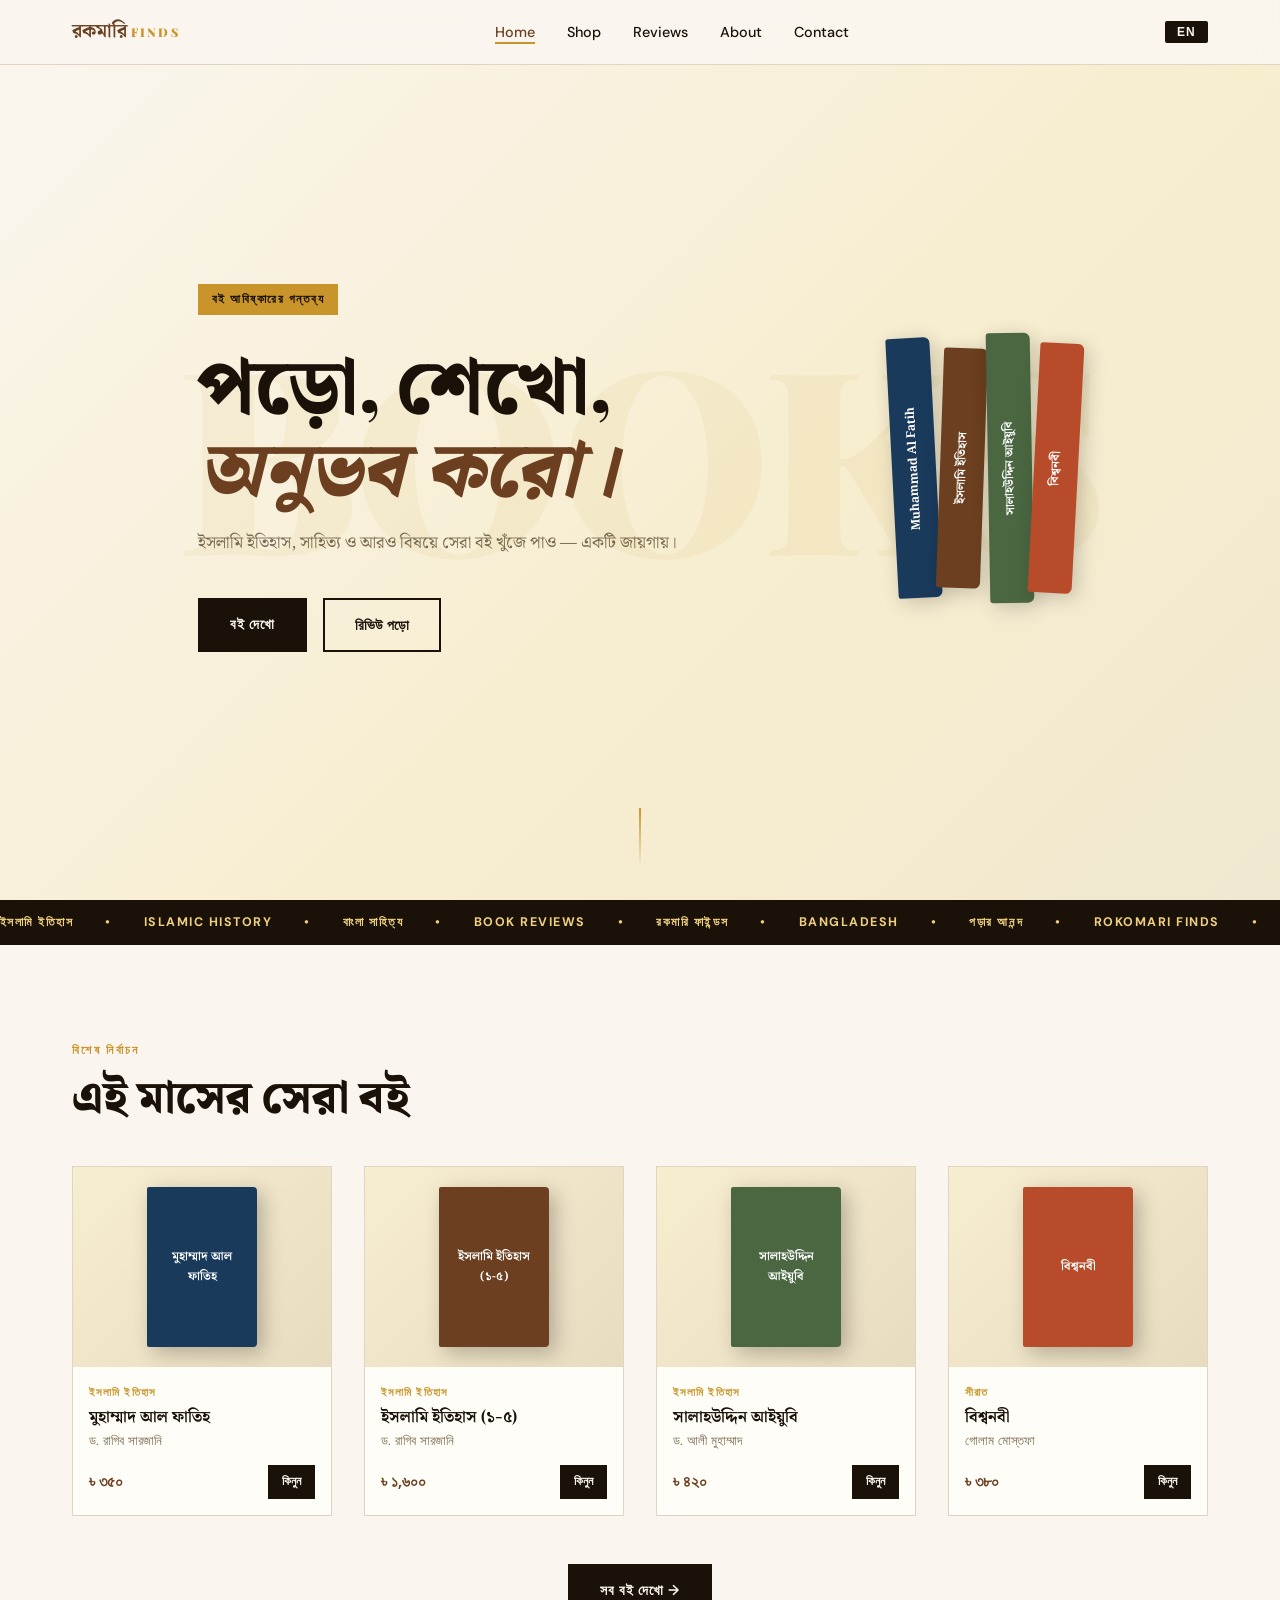
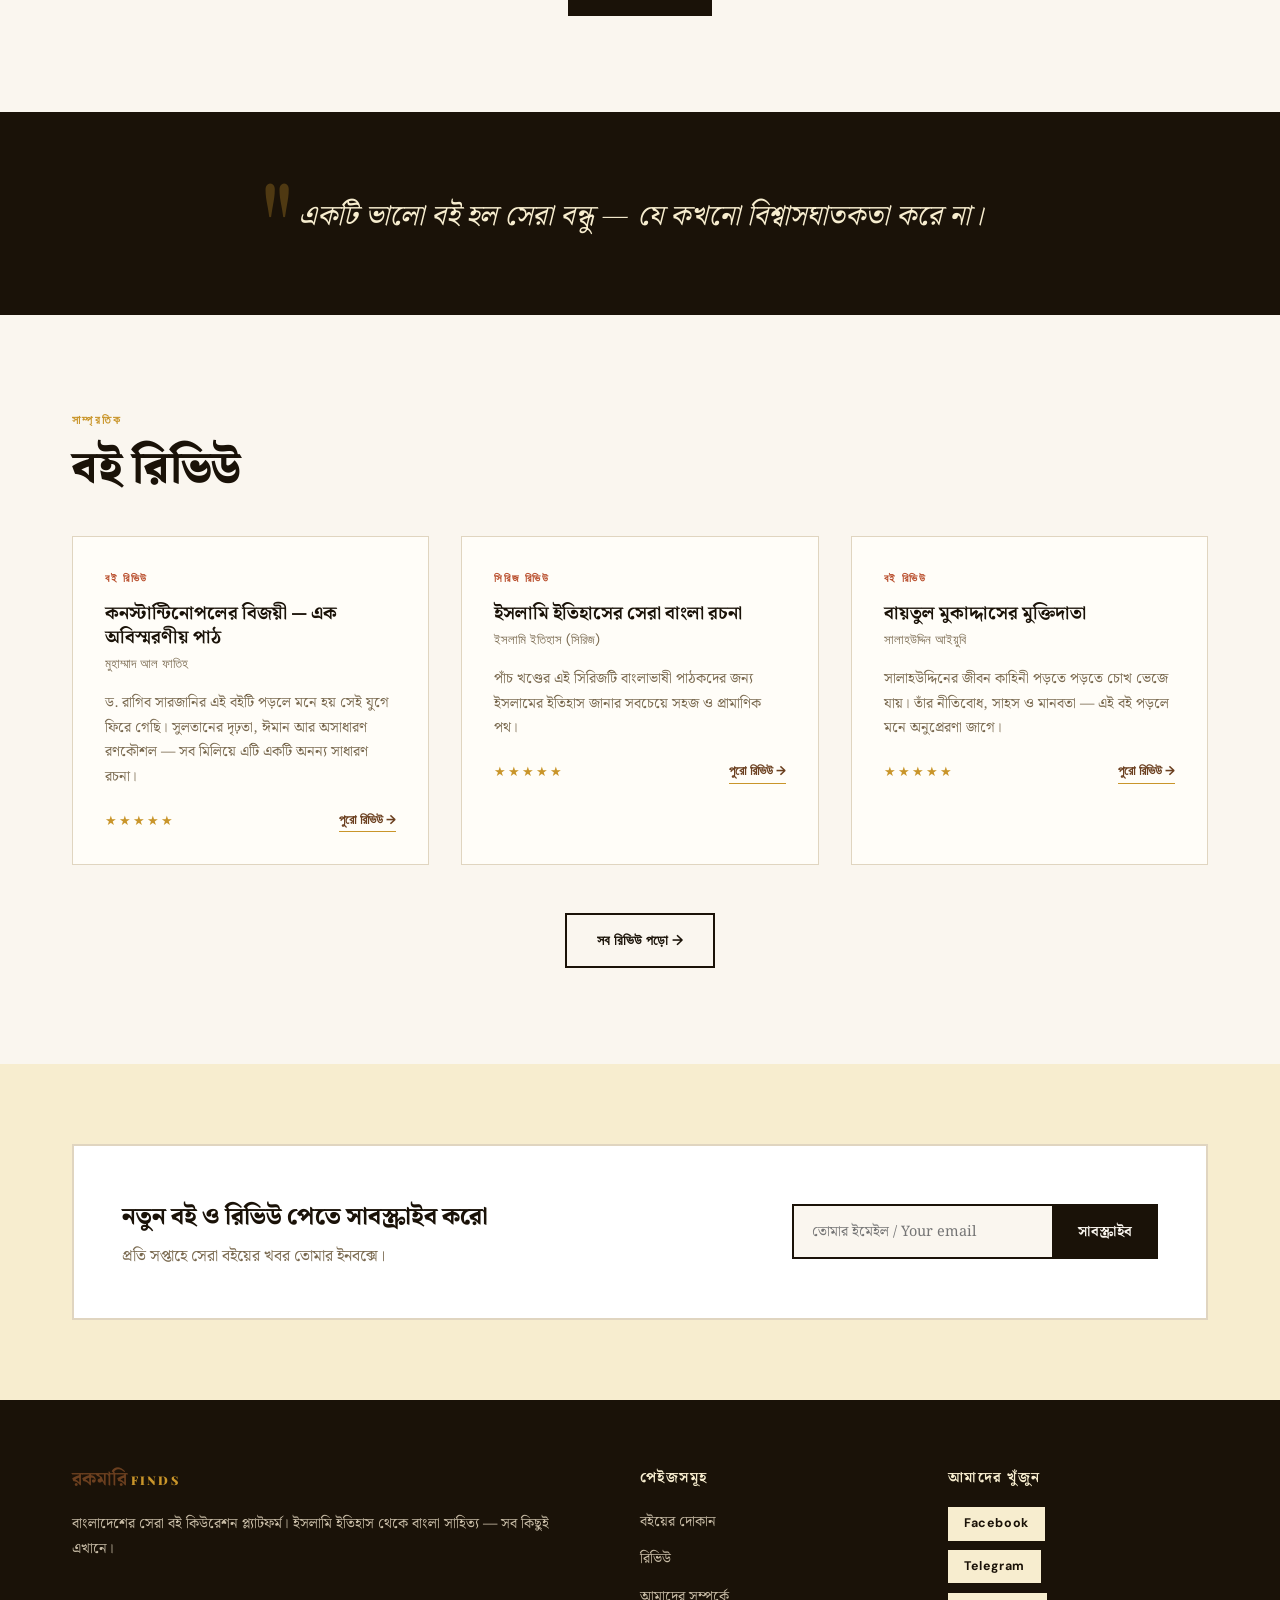
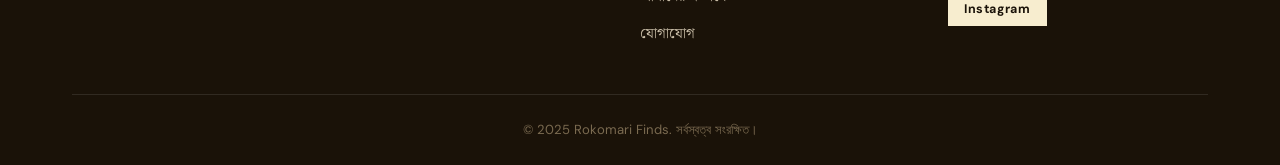
==== index.html @ 434437ee "Bookshop files" ====
<!DOCTYPE html>
<html lang="bn">
<head>
  <meta charset="UTF-8" />
  <meta name="viewport" content="width=device-width, initial-scale=1.0"/>
  <title>Rokomari Finds — বইয়ের জগতে স্বাগতম</title>
  <link rel="preconnect" href="https://fonts.googleapis.com">
  <link href="https://fonts.googleapis.com/css2?family=Playfair+Display:ital,wght@0,400;0,700;0,900;1,400&family=Noto+Serif+Bengali:wght@400;600;700&family=DM+Sans:wght@300;400;500&display=swap" rel="stylesheet">
  <link rel="stylesheet" href="style.css">
</head>
<body>

<!-- NAV -->
<nav class="navbar" id="navbar">
  <div class="nav-inner">
    <a href="index.html" class="logo">
      <span class="logo-bn">রকমারি</span>
      <span class="logo-en">FINDS</span>
    </a>
    <ul class="nav-links" id="navLinks">
      <li><a href="index.html" class="active">Home</a></li>
      <li><a href="shop.html">Shop</a></li>
      <li><a href="blog.html">Reviews</a></li>
      <li><a href="about.html">About</a></li>
      <li><a href="contact.html">Contact</a></li>
    </ul>
    <div class="nav-right">
      <button class="lang-toggle" id="langToggle" onclick="toggleLang()">EN</button>
      <button class="hamburger" id="hamburger" onclick="toggleMenu()">&#9776;</button>
    </div>
  </div>
</nav>

<!-- HERO -->
<section class="hero">
  <div class="hero-bg-text">BOOKS</div>
  <div class="hero-content">
    <p class="hero-tag" data-bn="বই আবিষ্কারের গন্তব্য" data-en="Your Destination for Book Discovery">বই আবিষ্কারের গন্তব্য</p>
    <h1 class="hero-title">
      <span class="line1" data-bn="পড়ো, শেখো," data-en="Read, Learn,">পড়ো, শেখো,</span>
      <span class="line2 italic-serif" data-bn="অনুভব করো।" data-en="Feel Deeply.">অনুভব করো।</span>
    </h1>
    <p class="hero-sub" data-bn="ইসলামি ইতিহাস, সাহিত্য ও আরও বিষয়ে সেরা বই খুঁজে পাও — একটি জায়গায়।" data-en="Discover the finest books on Islamic history, literature and beyond — all in one place.">ইসলামি ইতিহাস, সাহিত্য ও আরও বিষয়ে সেরা বই খুঁজে পাও — একটি জায়গায়।</p>
    <div class="hero-cta">
      <a href="shop.html" class="btn-primary" data-bn="বই দেখো" data-en="Browse Books">বই দেখো</a>
      <a href="blog.html" class="btn-ghost" data-bn="রিভিউ পড়ো" data-en="Read Reviews">রিভিউ পড়ো</a>
    </div>
  </div>
  <div class="hero-visual">
    <div class="book-stack">
      <div class="book b1"><span>Muhammad Al Fatih</span></div>
      <div class="book b2"><span>ইসলামি ইতিহাস</span></div>
      <div class="book b3"><span>সালাহউদ্দিন আইয়ুবি</span></div>
      <div class="book b4"><span>বিশ্বনবী</span></div>
    </div>
  </div>
  <div class="hero-scroll">
    <span></span>
  </div>
</section>

<!-- MARQUEE -->
<div class="marquee-bar">
  <div class="marquee-track">
    <span>ইসলামি ইতিহাস</span><span>•</span>
    <span>Islamic History</span><span>•</span>
    <span>বাংলা সাহিত্য</span><span>•</span>
    <span>Book Reviews</span><span>•</span>
    <span>রকমারি ফাইন্ডস</span><span>•</span>
    <span>Bangladesh</span><span>•</span>
    <span>পড়ার আনন্দ</span><span>•</span>
    <span>Rokomari Finds</span><span>•</span>
    <span>ইসলামি ইতিহাস</span><span>•</span>
    <span>Islamic History</span><span>•</span>
    <span>বাংলা সাহিত্য</span><span>•</span>
    <span>Book Reviews</span><span>•</span>
    <span>রকমারি ফাইন্ডস</span><span>•</span>
    <span>Bangladesh</span><span>•</span>
    <span>পড়ার আনন্দ</span><span>•</span>
    <span>Rokomari Finds</span><span>•</span>
  </div>
</div>

<!-- FEATURED BOOKS -->
<section class="section featured" id="featured">
  <div class="container">
    <div class="section-head">
      <span class="section-label" data-bn="বিশেষ নির্বাচন" data-en="Featured Selection">বিশেষ নির্বাচন</span>
      <h2 data-bn="এই মাসের সেরা বই" data-en="Top Books This Month">এই মাসের সেরা বই</h2>
    </div>
    <div class="books-grid" id="booksGrid">
      <!-- Populated by JS -->
    </div>
    <div class="center-cta">
      <a href="shop.html" class="btn-primary" data-bn="সব বই দেখো →" data-en="See All Books →">সব বই দেখো →</a>
    </div>
  </div>
</section>

<!-- BANNER / QUOTE -->
<section class="quote-band">
  <div class="container">
    <blockquote>
      <span class="quote-mark">"</span>
      <p data-bn="একটি ভালো বই হল সেরা বন্ধু — যে কখনো বিশ্বাসঘাতকতা করে না।" data-en="A good book is the best companion — one that never betrays you.">একটি ভালো বই হল সেরা বন্ধু — যে কখনো বিশ্বাসঘাতকতা করে না।</p>
    </blockquote>
  </div>
</section>

<!-- LATEST REVIEWS -->
<section class="section reviews-section">
  <div class="container">
    <div class="section-head">
      <span class="section-label" data-bn="সাম্প্রতিক" data-en="Recent">সাম্প্রতিক</span>
      <h2 data-bn="বই রিভিউ" data-en="Book Reviews">বই রিভিউ</h2>
    </div>
    <div class="reviews-grid" id="reviewsGrid">
      <!-- Populated by JS -->
    </div>
    <div class="center-cta">
      <a href="blog.html" class="btn-ghost" data-bn="সব রিভিউ পড়ো →" data-en="All Reviews →">সব রিভিউ পড়ো →</a>
    </div>
  </div>
</section>

<!-- NEWSLETTER -->
<section class="newsletter-section">
  <div class="container">
    <div class="newsletter-card">
      <div class="nl-text">
        <h3 data-bn="নতুন বই ও রিভিউ পেতে সাবস্ক্রাইব করো" data-en="Subscribe for New Books & Reviews">নতুন বই ও রিভিউ পেতে সাবস্ক্রাইব করো</h3>
        <p data-bn="প্রতি সপ্তাহে সেরা বইয়ের খবর তোমার ইনবক্সে।" data-en="Get the best book picks in your inbox every week.">প্রতি সপ্তাহে সেরা বইয়ের খবর তোমার ইনবক্সে।</p>
      </div>
      <div class="nl-form">
        <input type="email" placeholder="তোমার ইমেইল / Your email" id="nlEmail">
        <button onclick="subscribeNL()" data-bn="সাবস্ক্রাইব" data-en="Subscribe">সাবস্ক্রাইব</button>
      </div>
    </div>
  </div>
</section>

<!-- FOOTER -->
<footer class="footer">
  <div class="container">
    <div class="footer-top">
      <div class="footer-brand">
        <div class="logo"><span class="logo-bn">রকমারি</span><span class="logo-en">FINDS</span></div>
        <p data-bn="বাংলাদেশের সেরা বই কিউরেশন প্ল্যাটফর্ম। ইসলামি ইতিহাস থেকে বাংলা সাহিত্য — সব কিছুই এখানে।" data-en="Bangladesh's finest book curation platform. From Islamic history to Bengali literature — it's all here.">বাংলাদেশের সেরা বই কিউরেশন প্ল্যাটফর্ম।</p>
      </div>
      <div class="footer-links">
        <h4 data-bn="পেইজসমূহ" data-en="Pages">পেইজসমূহ</h4>
        <ul>
          <li><a href="shop.html" data-bn="বইয়ের দোকান" data-en="Shop">বইয়ের দোকান</a></li>
          <li><a href="blog.html" data-bn="রিভিউ" data-en="Reviews">রিভিউ</a></li>
          <li><a href="about.html" data-bn="আমাদের সম্পর্কে" data-en="About Us">আমাদের সম্পর্কে</a></li>
          <li><a href="contact.html" data-bn="যোগাযোগ" data-en="Contact">যোগাযোগ</a></li>
        </ul>
      </div>
      <div class="footer-social">
        <h4 data-bn="আমাদের খুঁজুন" data-en="Find Us">আমাদের খুঁজুন</h4>
        <div class="social-links">
          <a href="#" class="social-btn">Facebook</a>
          <a href="#" class="social-btn">Telegram</a>
          <a href="#" class="social-btn">Instagram</a>
        </div>
      </div>
    </div>
    <div class="footer-bottom">
      <p>© 2025 Rokomari Finds. <span data-bn="সর্বস্বত্ব সংরক্ষিত।" data-en="All rights reserved.">সর্বস্বত্ব সংরক্ষিত।</span></p>
    </div>
  </div>
</footer>

<script src="data.js"></script>
<script src="main.js"></script>
</body>
</html>
---- style.css ----
/* ===== ROKOMARI FINDS — STYLESHEET ===== */

:root {
  --cream: #faf6ef;
  --warm-white: #fffdf8;
  --ink: #1a1208;
  --brown: #6b3f1f;
  --gold: #c9952a;
  --gold-light: #f0d080;
  --rust: #b84c2a;
  --sage: #4a6741;
  --pale-gold: #f7edcf;
  --border: #e0d5c0;
  --muted: #7a6a50;
  --shadow: rgba(26,18,8,0.10);
  --font-display: 'Playfair Display', 'Noto Serif Bengali', serif;
  --font-bn: 'Noto Serif Bengali', serif;
  --font-body: 'DM Sans', sans-serif;
}

*, *::before, *::after { box-sizing: border-box; margin: 0; padding: 0; }

html { scroll-behavior: smooth; }

body {
  background: var(--cream);
  color: var(--ink);
  font-family: var(--font-body);
  overflow-x: hidden;
  font-size: 16px;
  line-height: 1.7;
}

/* ===== NAVBAR ===== */
.navbar {
  position: fixed; top: 0; left: 0; right: 0; z-index: 100;
  background: rgba(250,246,239,0.92);
  backdrop-filter: blur(12px);
  border-bottom: 1px solid var(--border);
  transition: box-shadow 0.3s;
}
.navbar.scrolled { box-shadow: 0 2px 20px var(--shadow); }
.nav-inner {
  max-width: 1200px; margin: 0 auto;
  display: flex; align-items: center; justify-content: space-between;
  padding: 0 2rem; height: 64px;
}
.logo {
  text-decoration: none;
  display: flex; align-items: baseline; gap: 4px;
}
.logo-bn {
  font-family: var(--font-bn);
  font-size: 1.2rem; font-weight: 700;
  color: var(--brown);
}
.logo-en {
  font-family: var(--font-display);
  font-size: 0.75rem; font-weight: 900;
  letter-spacing: 0.18em;
  color: var(--gold);
  text-transform: uppercase;
}
.nav-links {
  display: flex; list-style: none; gap: 2rem;
}
.nav-links a {
  text-decoration: none; color: var(--ink);
  font-size: 0.9rem; font-weight: 500;
  transition: color 0.2s;
  position: relative;
}
.nav-links a::after {
  content: ''; position: absolute; bottom: -3px; left: 0;
  width: 0; height: 2px; background: var(--gold);
  transition: width 0.3s;
}
.nav-links a:hover::after, .nav-links a.active::after { width: 100%; }
.nav-links a:hover, .nav-links a.active { color: var(--brown); }
.nav-right { display: flex; align-items: center; gap: 1rem; }
.lang-toggle {
  background: var(--ink); color: var(--cream);
  border: none; padding: 4px 12px;
  font-size: 0.75rem; font-weight: 700;
  letter-spacing: 0.1em; cursor: pointer;
  border-radius: 2px; transition: background 0.2s;
}
.lang-toggle:hover { background: var(--gold); color: var(--ink); }
.hamburger {
  display: none; background: none; border: none;
  font-size: 1.4rem; cursor: pointer; color: var(--ink);
}

/* ===== HERO ===== */
.hero {
  min-height: 100vh;
  padding: 100px 2rem 4rem;
  display: flex; align-items: center; justify-content: center;
  position: relative; overflow: hidden;
  background: linear-gradient(135deg, var(--cream) 0%, var(--pale-gold) 60%, #f0e8d0 100%);
}
.hero-bg-text {
  position: absolute; top: 50%; left: 50%; transform: translate(-50%,-50%);
  font-family: var(--font-display);
  font-size: clamp(8rem, 20vw, 22rem);
  font-weight: 900; color: rgba(201,149,42,0.07);
  white-space: nowrap; pointer-events: none; user-select: none;
  letter-spacing: -0.02em;
}
.hero-content {
  max-width: 620px; z-index: 2; flex: 1;
  animation: fadeUp 0.9s ease both;
}
.hero-tag {
  display: inline-block;
  background: var(--gold);
  color: var(--ink); font-size: 0.78rem;
  font-weight: 700; letter-spacing: 0.12em;
  text-transform: uppercase; padding: 5px 14px;
  margin-bottom: 1.5rem;
}
.hero-title {
  font-family: var(--font-display);
  font-size: clamp(2.8rem, 6vw, 5rem);
  font-weight: 900; line-height: 1.08;
  color: var(--ink); margin-bottom: 1.5rem;
  display: flex; flex-direction: column; gap: 0;
}
.hero-title .italic-serif { font-style: italic; color: var(--brown); }
.hero-sub {
  font-family: var(--font-bn);
  font-size: 1.05rem; color: var(--muted);
  margin-bottom: 2.5rem; max-width: 480px;
}
.hero-cta { display: flex; gap: 1rem; flex-wrap: wrap; }

/* ===== BUTTONS ===== */
.btn-primary {
  display: inline-block; text-decoration: none;
  background: var(--ink); color: var(--cream);
  padding: 14px 32px; font-size: 0.9rem; font-weight: 600;
  letter-spacing: 0.05em;
  transition: background 0.2s, transform 0.15s;
}
.btn-primary:hover { background: var(--brown); transform: translateY(-2px); }
.btn-ghost {
  display: inline-block; text-decoration: none;
  background: transparent; color: var(--ink);
  padding: 13px 30px; font-size: 0.9rem; font-weight: 600;
  border: 2px solid var(--ink);
  transition: all 0.2s;
}
.btn-ghost:hover { background: var(--ink); color: var(--cream); }

/* ===== BOOK STACK VISUAL ===== */
.hero-visual {
  flex: 0 0 auto; display: flex; align-items: center; justify-content: center;
  z-index: 2; padding-left: 4rem;
}
.book-stack {
  position: relative; width: 200px; height: 300px;
}
.book {
  position: absolute;
  border-radius: 3px 6px 6px 3px;
  display: flex; align-items: center; justify-content: center;
  box-shadow: 4px 4px 20px rgba(0,0,0,0.2);
  writing-mode: vertical-rl; text-orientation: mixed;
  font-family: var(--font-bn); font-size: 0.75rem;
  font-weight: 700; color: white; padding: 12px 8px;
  cursor: default;
}
.book span { transform: rotate(180deg); }
.b1 { width: 44px; height: 260px; background: #1a3a5c; left: 10px; top: 20px; transform: rotate(-3deg); transition: transform 0.3s; }
.b2 { width: 44px; height: 240px; background: var(--brown); left: 58px; top: 30px; transform: rotate(2deg); transition: transform 0.3s; }
.b3 { width: 44px; height: 270px; background: var(--sage); left: 106px; top: 15px; transform: rotate(-1deg); transition: transform 0.3s; }
.b4 { width: 44px; height: 250px; background: var(--rust); left: 152px; top: 25px; transform: rotate(3deg); transition: transform 0.3s; }
.book:hover { transform: rotate(0deg) translateY(-8px) !important; }

.hero-scroll {
  position: absolute; bottom: 2rem; left: 50%; transform: translateX(-50%);
}
.hero-scroll span {
  display: block; width: 2px; height: 60px;
  background: linear-gradient(to bottom, var(--gold), transparent);
  animation: scrollPulse 1.8s ease-in-out infinite;
}

/* ===== MARQUEE ===== */
.marquee-bar {
  background: var(--ink); color: var(--gold-light);
  padding: 12px 0; overflow: hidden;
}
.marquee-track {
  display: flex; gap: 2rem;
  animation: marquee 30s linear infinite;
  white-space: nowrap;
  font-size: 0.78rem; font-weight: 700;
  letter-spacing: 0.12em; text-transform: uppercase;
}
.marquee-track span { flex-shrink: 0; }

/* ===== SECTIONS ===== */
.section { padding: 6rem 0; }
.container { max-width: 1200px; margin: 0 auto; padding: 0 2rem; }
.section-head {
  margin-bottom: 3rem;
  display: flex; flex-direction: column; gap: 0.5rem;
}
.section-label {
  font-size: 0.72rem; font-weight: 700;
  letter-spacing: 0.2em; text-transform: uppercase;
  color: var(--gold);
}
.section-head h2 {
  font-family: var(--font-display);
  font-size: clamp(1.8rem, 3.5vw, 2.8rem);
  font-weight: 900; color: var(--ink);
  line-height: 1.1;
}

/* ===== BOOKS GRID ===== */
.books-grid {
  display: grid;
  grid-template-columns: repeat(auto-fill, minmax(220px, 1fr));
  gap: 2rem;
  margin-bottom: 3rem;
}
.book-card {
  background: var(--warm-white);
  border: 1px solid var(--border);
  overflow: hidden;
  transition: transform 0.25s, box-shadow 0.25s;
  cursor: pointer;
}
.book-card:hover {
  transform: translateY(-6px);
  box-shadow: 0 16px 40px var(--shadow);
}
.book-cover {
  height: 200px; overflow: hidden;
  background: linear-gradient(135deg, var(--pale-gold), #e8dcc0);
  display: flex; align-items: center; justify-content: center;
  position: relative;
}
.book-cover-inner {
  width: 110px; height: 160px;
  display: flex; align-items: center; justify-content: center;
  box-shadow: 6px 6px 20px rgba(0,0,0,0.25);
  font-family: var(--font-bn);
  font-size: 0.75rem; font-weight: 700;
  color: white; text-align: center; padding: 10px;
  border-radius: 2px 4px 4px 2px;
}
.book-info { padding: 1rem; }
.book-category {
  font-size: 0.68rem; font-weight: 700;
  letter-spacing: 0.1em; text-transform: uppercase;
  color: var(--gold); margin-bottom: 0.3rem;
}
.book-title {
  font-family: var(--font-display);
  font-size: 1rem; font-weight: 700;
  color: var(--ink); margin-bottom: 0.2rem;
  line-height: 1.3;
}
.book-author {
  font-size: 0.82rem; color: var(--muted);
  margin-bottom: 0.8rem;
}
.book-price {
  display: flex; align-items: center; justify-content: space-between;
}
.price { font-weight: 800; color: var(--brown); font-size: 1rem; }
.btn-small {
  background: var(--ink); color: var(--cream);
  border: none; padding: 6px 14px;
  font-size: 0.78rem; font-weight: 600;
  cursor: pointer; transition: background 0.2s;
  text-decoration: none;
}
.btn-small:hover { background: var(--brown); }

/* ===== QUOTE BAND ===== */
.quote-band {
  background: var(--ink); color: var(--cream);
  padding: 5rem 2rem; text-align: center;
}
.quote-band blockquote {
  max-width: 700px; margin: 0 auto; position: relative;
}
.quote-mark {
  font-family: var(--font-display);
  font-size: 8rem; line-height: 0.5;
  color: var(--gold); opacity: 0.3;
  position: absolute; top: 0; left: -2rem;
}
.quote-band p {
  font-family: var(--font-display);
  font-size: clamp(1.2rem, 2.5vw, 1.8rem);
  font-style: italic; font-weight: 400;
  color: var(--pale-gold); line-height: 1.5;
}

/* ===== REVIEWS GRID ===== */
.reviews-grid {
  display: grid;
  grid-template-columns: repeat(auto-fill, minmax(320px, 1fr));
  gap: 2rem; margin-bottom: 3rem;
}
.review-card {
  background: var(--warm-white);
  border: 1px solid var(--border);
  padding: 2rem; position: relative;
  transition: transform 0.25s, box-shadow 0.25s;
}
.review-card:hover {
  transform: translateY(-4px);
  box-shadow: 0 12px 30px var(--shadow);
}
.review-tag {
  font-size: 0.68rem; font-weight: 700;
  letter-spacing: 0.15em; text-transform: uppercase;
  color: var(--rust); margin-bottom: 0.8rem;
  display: block;
}
.review-title {
  font-family: var(--font-display);
  font-size: 1.15rem; font-weight: 700;
  color: var(--ink); margin-bottom: 0.3rem;
  line-height: 1.3;
}
.review-book-name {
  font-size: 0.82rem; color: var(--muted);
  margin-bottom: 1rem;
}
.review-excerpt {
  font-family: var(--font-bn);
  font-size: 0.9rem; color: var(--muted);
  line-height: 1.7; margin-bottom: 1.2rem;
}
.review-footer {
  display: flex; align-items: center; justify-content: space-between;
}
.review-stars { color: var(--gold); letter-spacing: 2px; font-size: 0.8rem; }
.read-more {
  font-size: 0.8rem; font-weight: 700;
  color: var(--brown); text-decoration: none;
  border-bottom: 1px solid var(--gold);
  padding-bottom: 1px; transition: color 0.2s;
}
.read-more:hover { color: var(--rust); }

/* ===== NEWSLETTER ===== */
.newsletter-section { padding: 5rem 0; background: var(--pale-gold); }
.newsletter-card {
  display: flex; align-items: center; justify-content: space-between;
  gap: 3rem; flex-wrap: wrap;
  padding: 3rem; background: white;
  border: 2px solid var(--border);
}
.nl-text h3 {
  font-family: var(--font-display);
  font-size: 1.5rem; font-weight: 800;
  color: var(--ink); margin-bottom: 0.5rem;
}
.nl-text p { font-family: var(--font-bn); color: var(--muted); }
.nl-form { display: flex; gap: 0; flex-wrap: wrap; }
.nl-form input {
  padding: 14px 18px; border: 2px solid var(--ink);
  border-right: none; font-size: 0.9rem;
  background: var(--cream); min-width: 260px;
  outline: none; font-family: var(--font-bn);
}
.nl-form button {
  background: var(--ink); color: var(--cream);
  border: 2px solid var(--ink); padding: 14px 24px;
  font-size: 0.9rem; font-weight: 700;
  cursor: pointer; font-family: var(--font-bn);
  transition: background 0.2s;
}
.nl-form button:hover { background: var(--brown); border-color: var(--brown); }

/* ===== FOOTER ===== */
.footer { background: var(--ink); color: #c8bca6; padding: 4rem 0 0; }
.footer-top {
  display: grid; grid-template-columns: 2fr 1fr 1fr;
  gap: 3rem; padding-bottom: 3rem;
  border-bottom: 1px solid rgba(255,255,255,0.1);
}
.footer-brand .logo { margin-bottom: 1rem; }
.footer-brand p { font-family: var(--font-bn); font-size: 0.9rem; line-height: 1.7; }
.footer-links h4, .footer-social h4 {
  font-family: var(--font-display); color: var(--pale-gold);
  font-size: 0.9rem; font-weight: 700;
  letter-spacing: 0.1em; text-transform: uppercase;
  margin-bottom: 1.2rem;
}
.footer-links ul { list-style: none; display: flex; flex-direction: column; gap: 0.6rem; }
.footer-links a {
  text-decoration: none; color: #c8bca6;
  font-size: 0.9rem; transition: color 0.2s;
  font-family: var(--font-bn);
}
.footer-links a:hover { color: var(--gold-light); }
.social-links { display: flex; flex-direction: column; gap: 0.6rem; }
.social-btn {
  display: inline-block; text-decoration: none;
  color: var(--ink); background: var(--pale-gold);
  padding: 6px 16px; font-size: 0.78rem; font-weight: 700;
  letter-spacing: 0.05em; transition: background 0.2s;
  width: fit-content;
}
.social-btn:hover { background: var(--gold); }
.footer-bottom {
  padding: 1.5rem 0; text-align: center;
  font-size: 0.82rem; color: #7a6a50;
}

/* ===== UTILITY ===== */
.center-cta { text-align: center; }

/* ===== ANIMATIONS ===== */
@keyframes fadeUp {
  from { opacity: 0; transform: translateY(30px); }
  to { opacity: 1; transform: translateY(0); }
}
@keyframes marquee {
  from { transform: translateX(0); }
  to { transform: translateX(-50%); }
}
@keyframes scrollPulse {
  0%, 100% { opacity: 1; transform: scaleY(1); }
  50% { opacity: 0.3; transform: scaleY(0.6); }
}

/* ===== PAGE HERO (inner pages) ===== */
.page-hero {
  padding: 130px 2rem 4rem;
  background: linear-gradient(135deg, var(--ink) 0%, #2a1a08 100%);
  color: var(--cream); text-align: center;
}
.page-hero h1 {
  font-family: var(--font-display);
  font-size: clamp(2.5rem, 5vw, 4rem);
  font-weight: 900; margin-bottom: 1rem;
}
.page-hero p { font-family: var(--font-bn); color: var(--pale-gold); }

/* ===== SHOP PAGE ===== */
.shop-filters {
  display: flex; gap: 1rem; flex-wrap: wrap;
  margin-bottom: 2.5rem; align-items: center;
}
.filter-btn {
  padding: 8px 20px; border: 2px solid var(--border);
  background: transparent; font-size: 0.82rem; font-weight: 600;
  cursor: pointer; transition: all 0.2s;
  font-family: var(--font-bn);
}
.filter-btn.active, .filter-btn:hover {
  background: var(--ink); color: var(--cream); border-color: var(--ink);
}
.search-bar {
  flex: 1; min-width: 200px;
  display: flex; gap: 0;
}
.search-bar input {
  flex: 1; padding: 10px 16px;
  border: 2px solid var(--border); border-right: none;
  font-size: 0.9rem; background: var(--warm-white);
  outline: none; font-family: var(--font-bn);
}
.search-bar button {
  background: var(--ink); color: var(--cream);
  border: 2px solid var(--ink); padding: 10px 18px;
  cursor: pointer; font-size: 0.9rem;
}

/* ===== BLOG PAGE ===== */
.blog-grid {
  display: grid;
  grid-template-columns: repeat(auto-fill, minmax(340px, 1fr));
  gap: 2.5rem;
}
.blog-card {
  background: var(--warm-white); border: 1px solid var(--border);
  overflow: hidden; transition: transform 0.25s, box-shadow 0.25s;
}
.blog-card:hover { transform: translateY(-5px); box-shadow: 0 14px 36px var(--shadow); }
.blog-card-img {
  height: 180px; overflow: hidden;
  background: linear-gradient(135deg, #1a3a5c, var(--brown));
  display: flex; align-items: center; justify-content: center;
}
.blog-card-img span {
  font-family: var(--font-display);
  font-size: 3rem; color: rgba(255,255,255,0.15);
  font-weight: 900;
}
.blog-card-body { padding: 1.5rem; }
.blog-meta { font-size: 0.72rem; color: var(--muted); margin-bottom: 0.6rem; letter-spacing: 0.05em; }
.blog-card-title {
  font-family: var(--font-display); font-size: 1.1rem;
  font-weight: 700; color: var(--ink); margin-bottom: 0.5rem; line-height: 1.3;
}
.blog-card-excerpt { font-family: var(--font-bn); font-size: 0.88rem; color: var(--muted); line-height: 1.7; margin-bottom: 1rem; }

/* ===== ABOUT PAGE ===== */
.about-grid { display: grid; grid-template-columns: 1fr 1fr; gap: 5rem; align-items: center; }
.about-text h2 { font-family: var(--font-display); font-size: 2.2rem; font-weight: 900; color: var(--ink); margin-bottom: 1.5rem; }
.about-text p { font-family: var(--font-bn); color: var(--muted); margin-bottom: 1.2rem; font-size: 1rem; line-height: 1.8; }
.about-visual {
  height: 400px; background: linear-gradient(135deg, var(--pale-gold), #e0d0b0);
  display: flex; align-items: center; justify-content: center;
  font-family: var(--font-display); font-size: 8rem;
  color: rgba(201,149,42,0.3);
}
.stats-row { display: grid; grid-template-columns: repeat(3, 1fr); gap: 2rem; margin-top: 3rem; padding-top: 3rem; border-top: 1px solid var(--border); }
.stat-item { text-align: center; }
.stat-num { font-family: var(--font-display); font-size: 2.5rem; font-weight: 900; color: var(--brown); }
.stat-label { font-family: var(--font-bn); font-size: 0.85rem; color: var(--muted); }

/* ===== CONTACT PAGE ===== */
.contact-grid { display: grid; grid-template-columns: 1fr 1.5fr; gap: 4rem; }
.contact-info h3 { font-family: var(--font-display); font-size: 1.5rem; font-weight: 700; margin-bottom: 1.5rem; }
.contact-item { display: flex; gap: 1rem; margin-bottom: 1.5rem; align-items: flex-start; }
.contact-icon { font-size: 1.3rem; }
.contact-details h4 { font-weight: 700; font-size: 0.9rem; margin-bottom: 0.2rem; }
.contact-details p { font-family: var(--font-bn); font-size: 0.88rem; color: var(--muted); }
.contact-form { display: flex; flex-direction: column; gap: 1rem; }
.form-group { display: flex; flex-direction: column; gap: 0.4rem; }
.form-group label { font-size: 0.82rem; font-weight: 700; color: var(--ink); font-family: var(--font-bn); }
.form-group input, .form-group textarea, .form-group select {
  padding: 12px 16px; border: 2px solid var(--border);
  font-size: 0.9rem; background: var(--warm-white);
  outline: none; font-family: var(--font-bn);
  transition: border-color 0.2s;
}
.form-group input:focus, .form-group textarea:focus { border-color: var(--gold); }
.form-group textarea { resize: vertical; min-height: 120px; }

/* ===== TOAST ===== */
.toast {
  position: fixed; bottom: 2rem; right: 2rem; z-index: 999;
  background: var(--ink); color: var(--pale-gold);
  padding: 14px 24px; font-family: var(--font-bn); font-size: 0.9rem;
  transform: translateY(100px); opacity: 0;
  transition: all 0.4s ease;
}
.toast.show { transform: translateY(0); opacity: 1; }

/* ===== RESPONSIVE ===== */
@media (max-width: 900px) {
  .hero { flex-direction: column; text-align: center; gap: 3rem; }
  .hero-visual { padding-left: 0; }
  .hero-sub { margin: 0 auto 2.5rem; }
  .hero-cta { justify-content: center; }
  .footer-top { grid-template-columns: 1fr 1fr; }
  .about-grid, .contact-grid { grid-template-columns: 1fr; }
  .about-visual { height: 200px; }
}
@media (max-width: 700px) {
  .nav-links { display: none; flex-direction: column; position: absolute; top: 64px; left: 0; right: 0; background: var(--cream); border-bottom: 1px solid var(--border); padding: 1rem 2rem; gap: 1rem; }
  .nav-links.open { display: flex; }
  .hamburger { display: block; }
  .footer-top { grid-template-columns: 1fr; }
  .newsletter-card { flex-direction: column; }
  .nl-form { flex-direction: column; }
  .nl-form input { border-right: 2px solid var(--ink); }
  .stats-row { grid-template-columns: 1fr; gap: 1.5rem; }
}
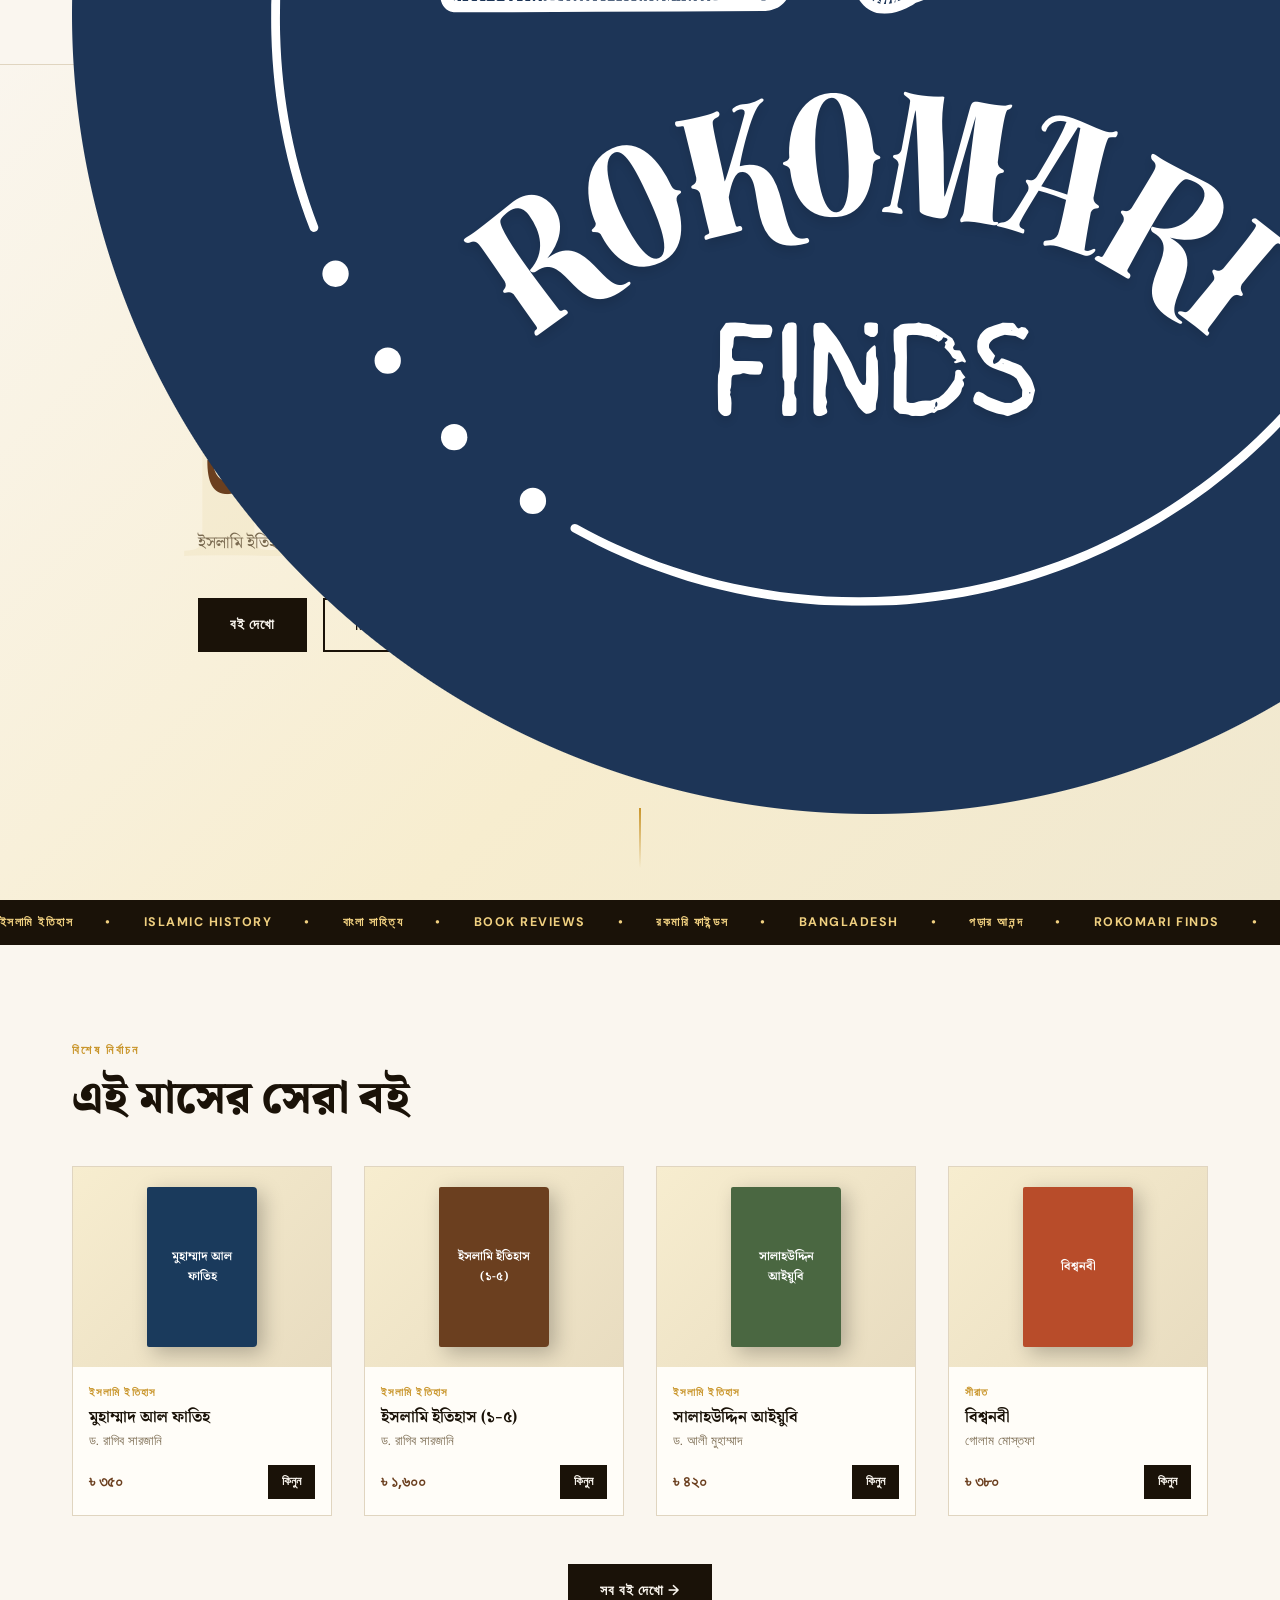
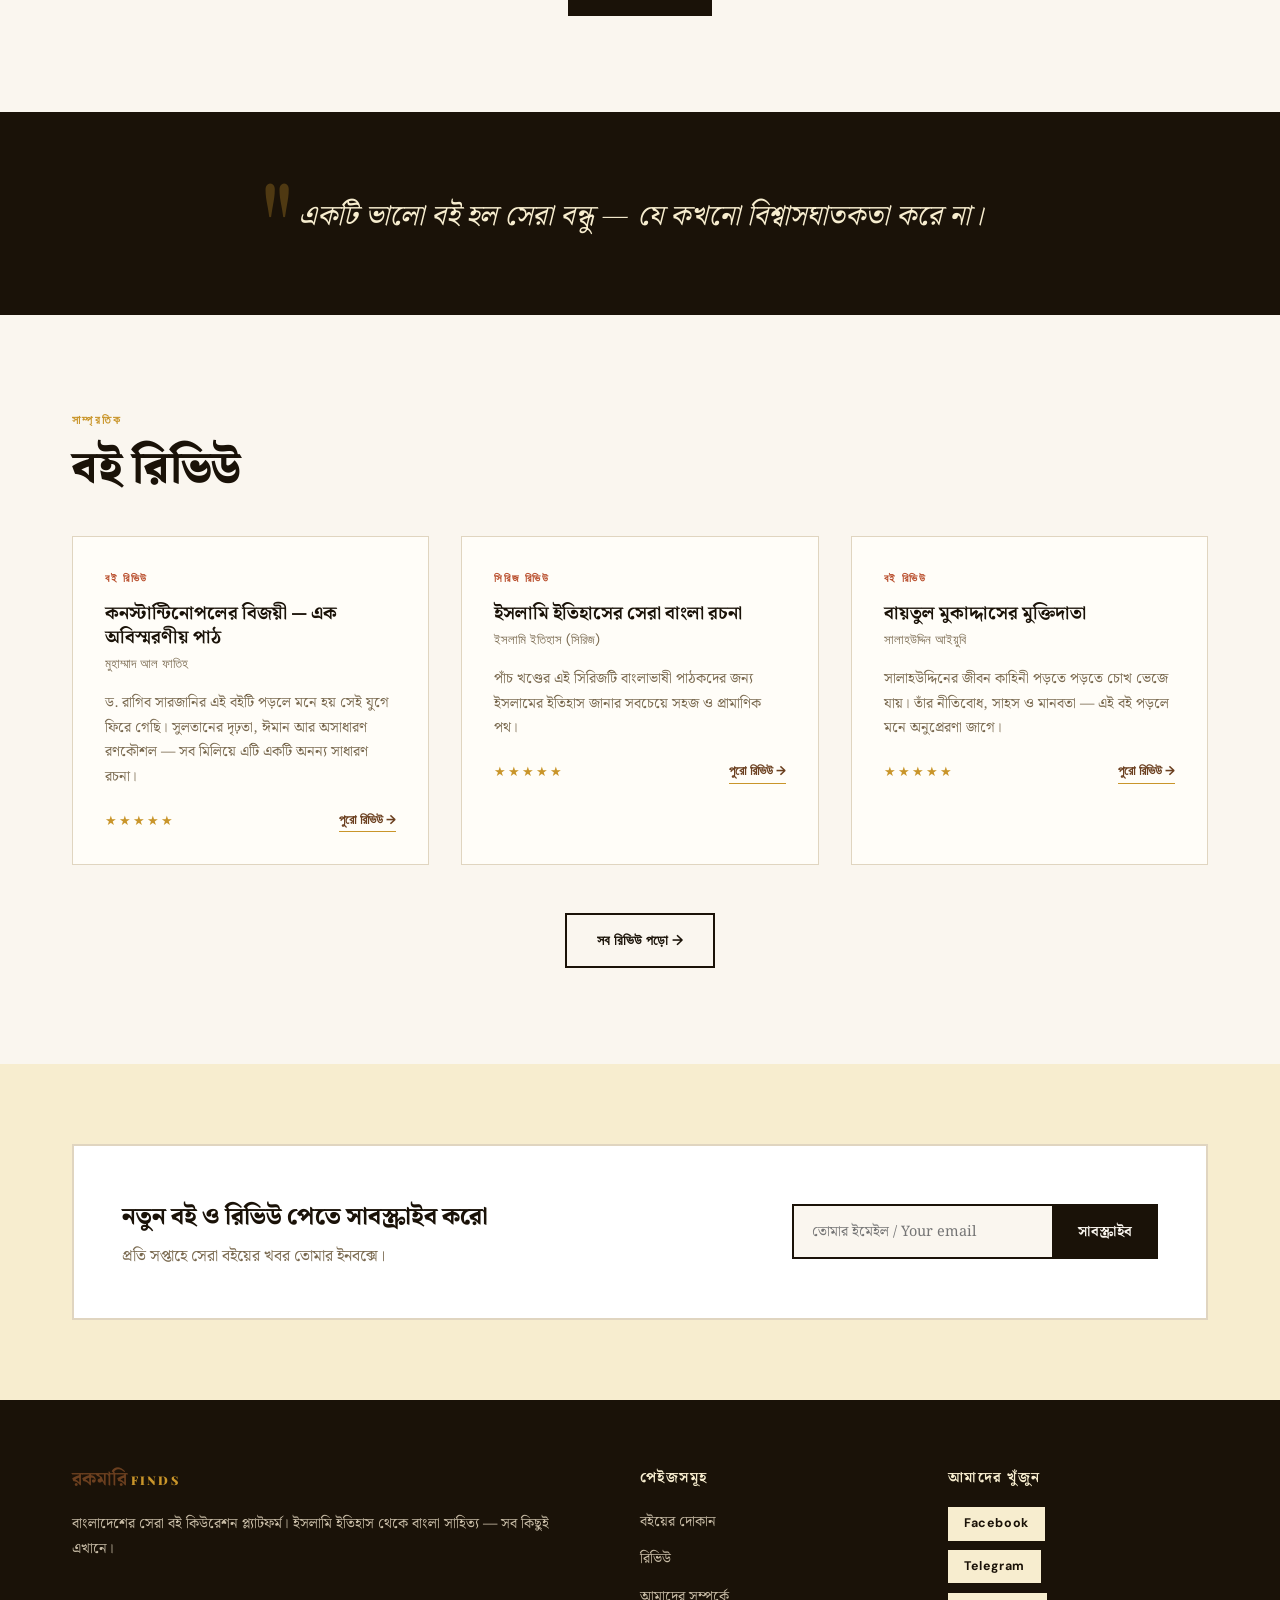
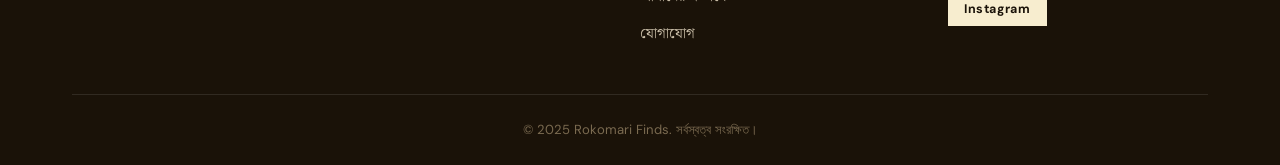
==== commit 9f06ff0d: "Update navbar logo to use an image Replaced logo text with an image and updated class names." ====
--- a/index.html
+++ b/index.html
@@ -13,10 +13,10 @@
 <!-- NAV -->
 <nav class="navbar" id="navbar">
   <div class="nav-inner">
-    <a href="index.html" class="logo">
-      <span class="logo-bn">রকমারি</span>
-      <span class="logo-en">FINDS</span>
-    </a>
+   <a href="index.html" class="logo">
+    <img src="logo.png" alt="Rokomari Finds Logo" class="nav-logo-img">
+    <span class="rokomari-finds">Rokomari Finds</span>
+</a>
     <ul class="nav-links" id="navLinks">
       <li><a href="index.html" class="active">Home</a></li>
       <li><a href="shop.html">Shop</a></li>
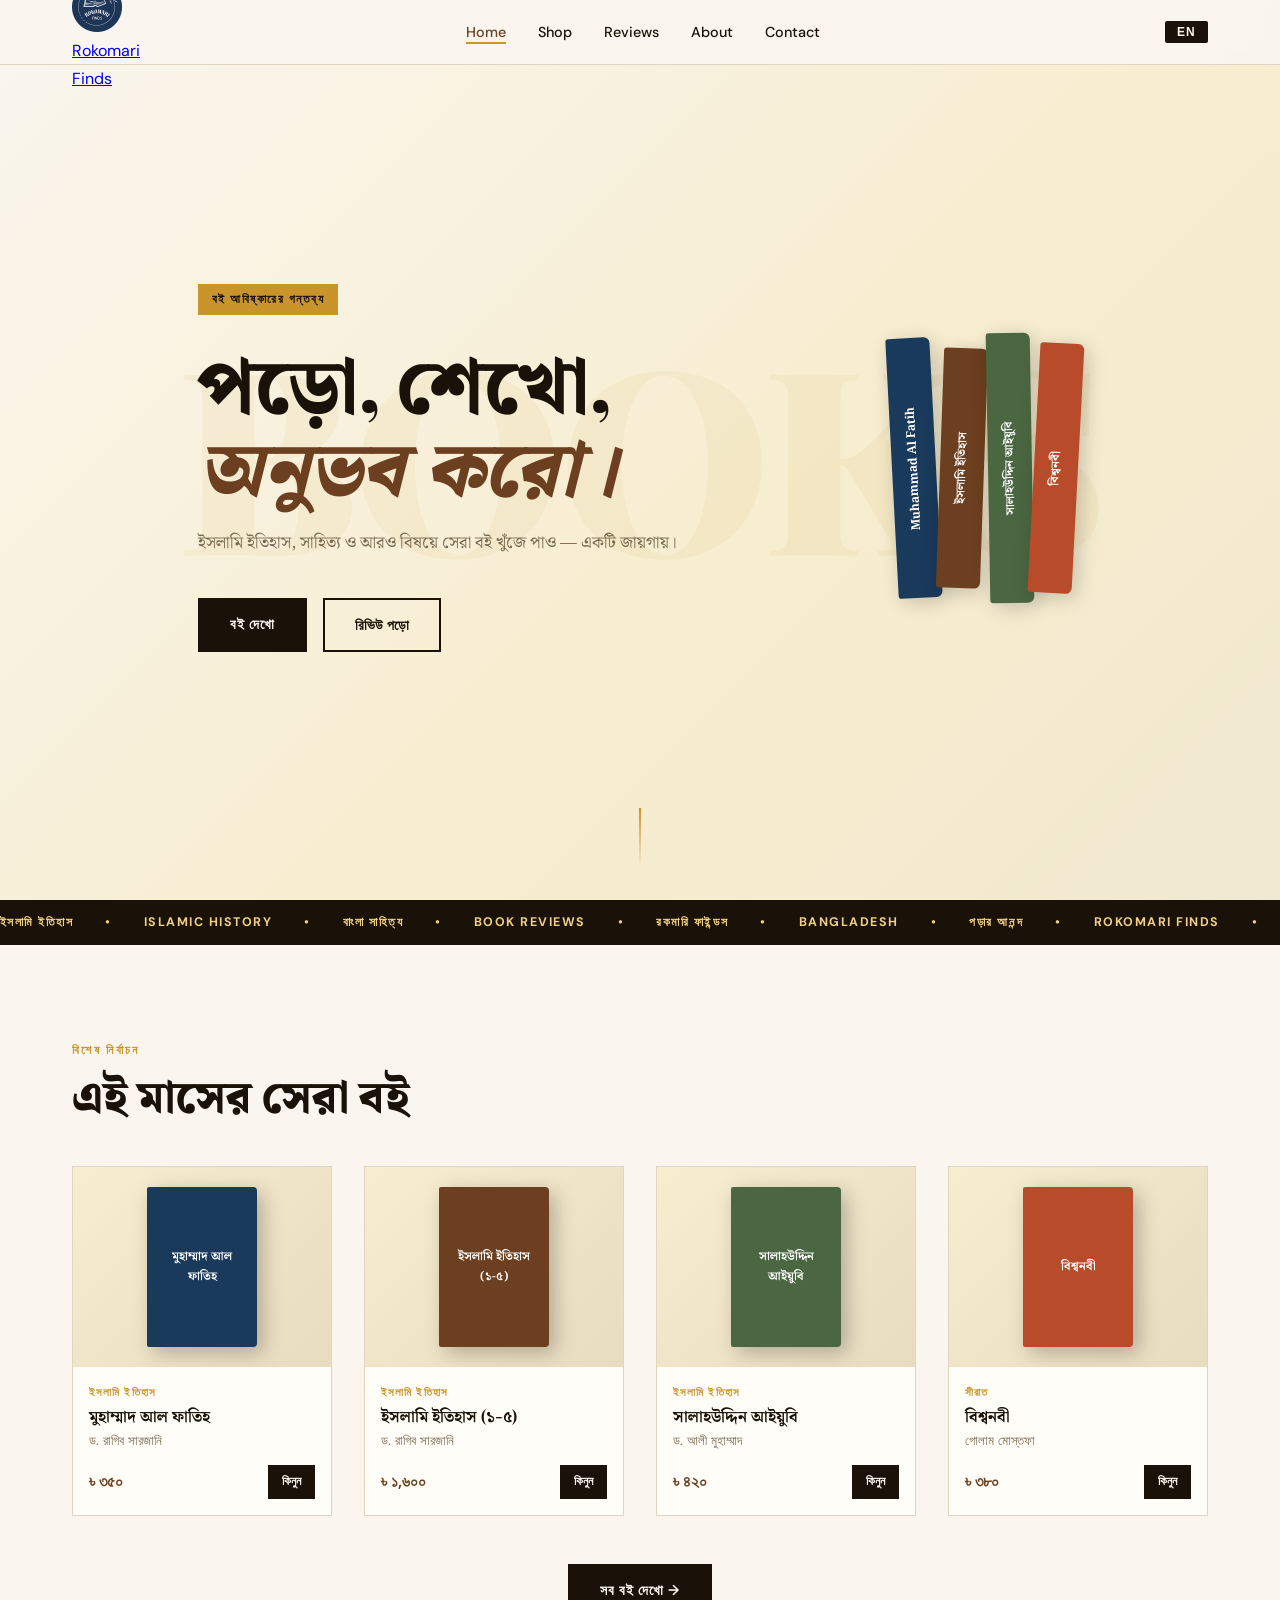
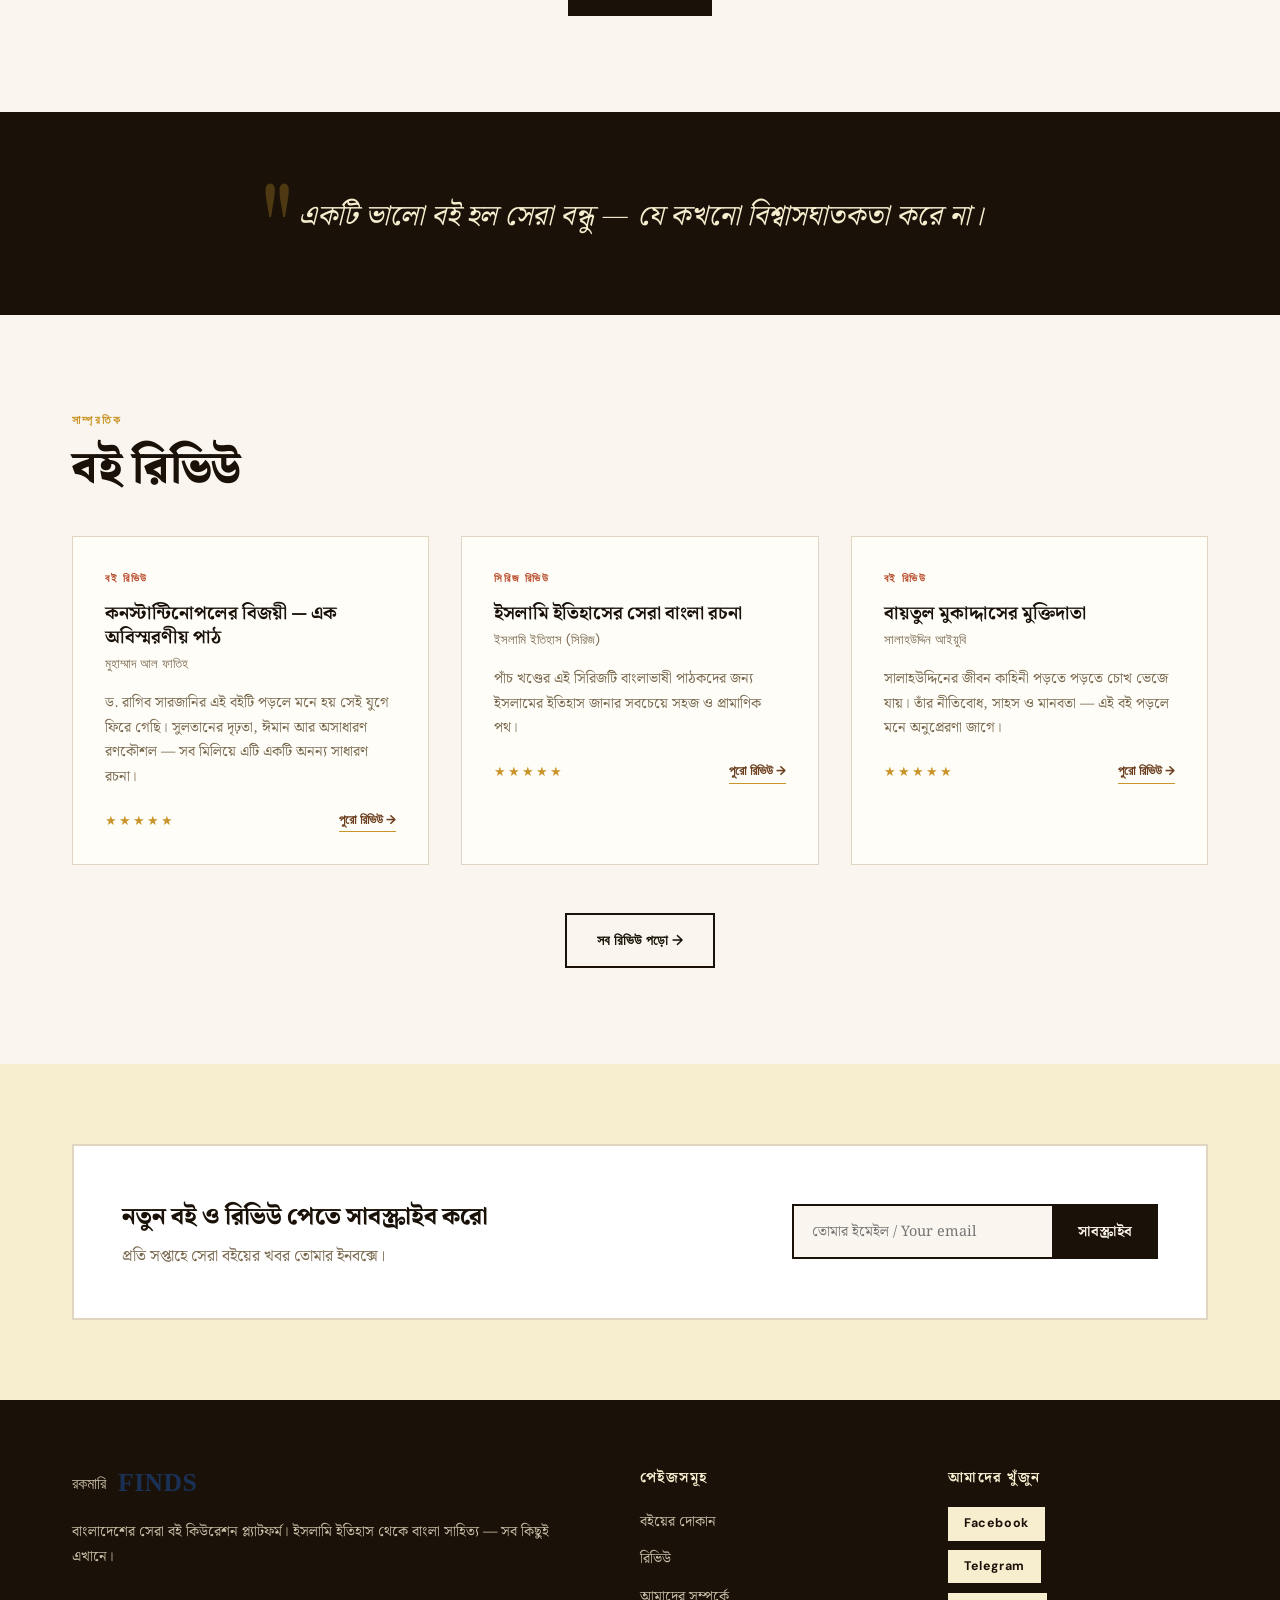
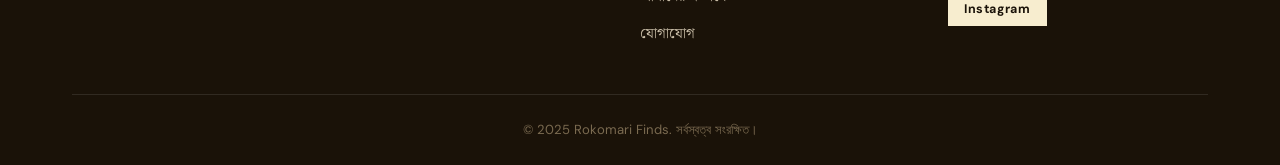
==== commit 1423664b: "Update navigation logo class in index.html" ====
--- a/index.html
+++ b/index.html
@@ -13,9 +13,9 @@
 <!-- NAV -->
 <nav class="navbar" id="navbar">
   <div class="nav-inner">
-   <a href="index.html" class="logo">
+   <a href="index.html" class="nav-logo-img">
     <img src="logo.png" alt="Rokomari Finds Logo" class="nav-logo-img">
-    <span class="rokomari-finds">Rokomari Finds</span>
+    <span class="nav-logo-img">Rokomari Finds</span>
 </a>
     <ul class="nav-links" id="navLinks">
       <li><a href="index.html" class="active">Home</a></li>
--- a/style.css
+++ b/style.css
@@ -47,19 +47,24 @@
 }
 .logo {
   text-decoration: none;
-  display: flex; align-items: baseline; gap: 4px;
-}
-.logo-bn {
-  font-family: var(--font-bn);
-  font-size: 1.2rem; font-weight: 700;
-  color: var(--brown);
+  display: flex;
+  align-items: center; 
+  gap: 12px;           
+}
+.nav-logo-img {
+  width: 50px;         
+  height: auto;
+  padding-top: 5px;    
+  display: block;
 }
 .logo-en {
-  font-family: var(--font-display);
-  font-size: 0.75rem; font-weight: 900;
-  letter-spacing: 0.18em;
-  color: var(--gold);
-  text-transform: uppercase;
+  font-family: 'Cinzel', serif; 
+  font-size: 1.6rem;           
+  font-weight: 700;
+  color: #1a3055;               
+  text-transform: capitalize; 
+  margin-top: -3px;
+  letter-spacing: 0.5px;
 }
 .nav-links {
   display: flex; list-style: none; gap: 2rem;
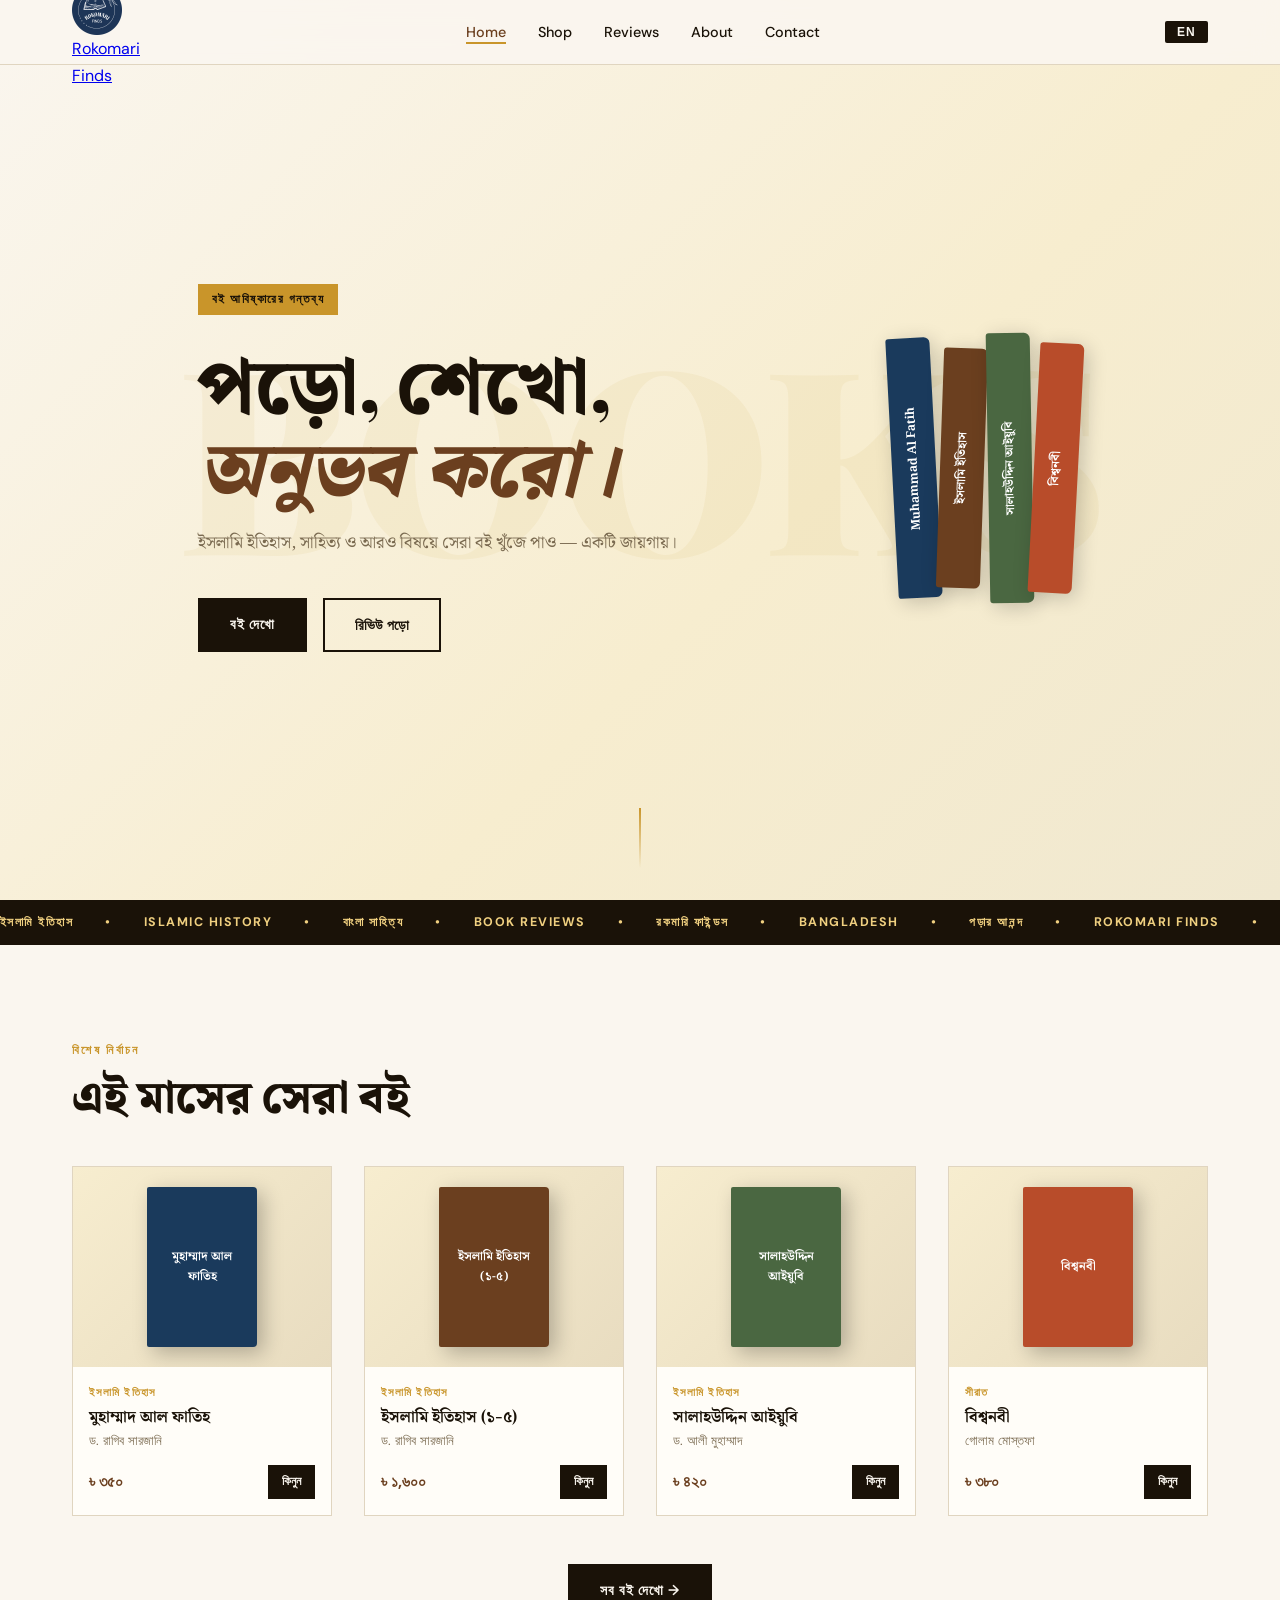
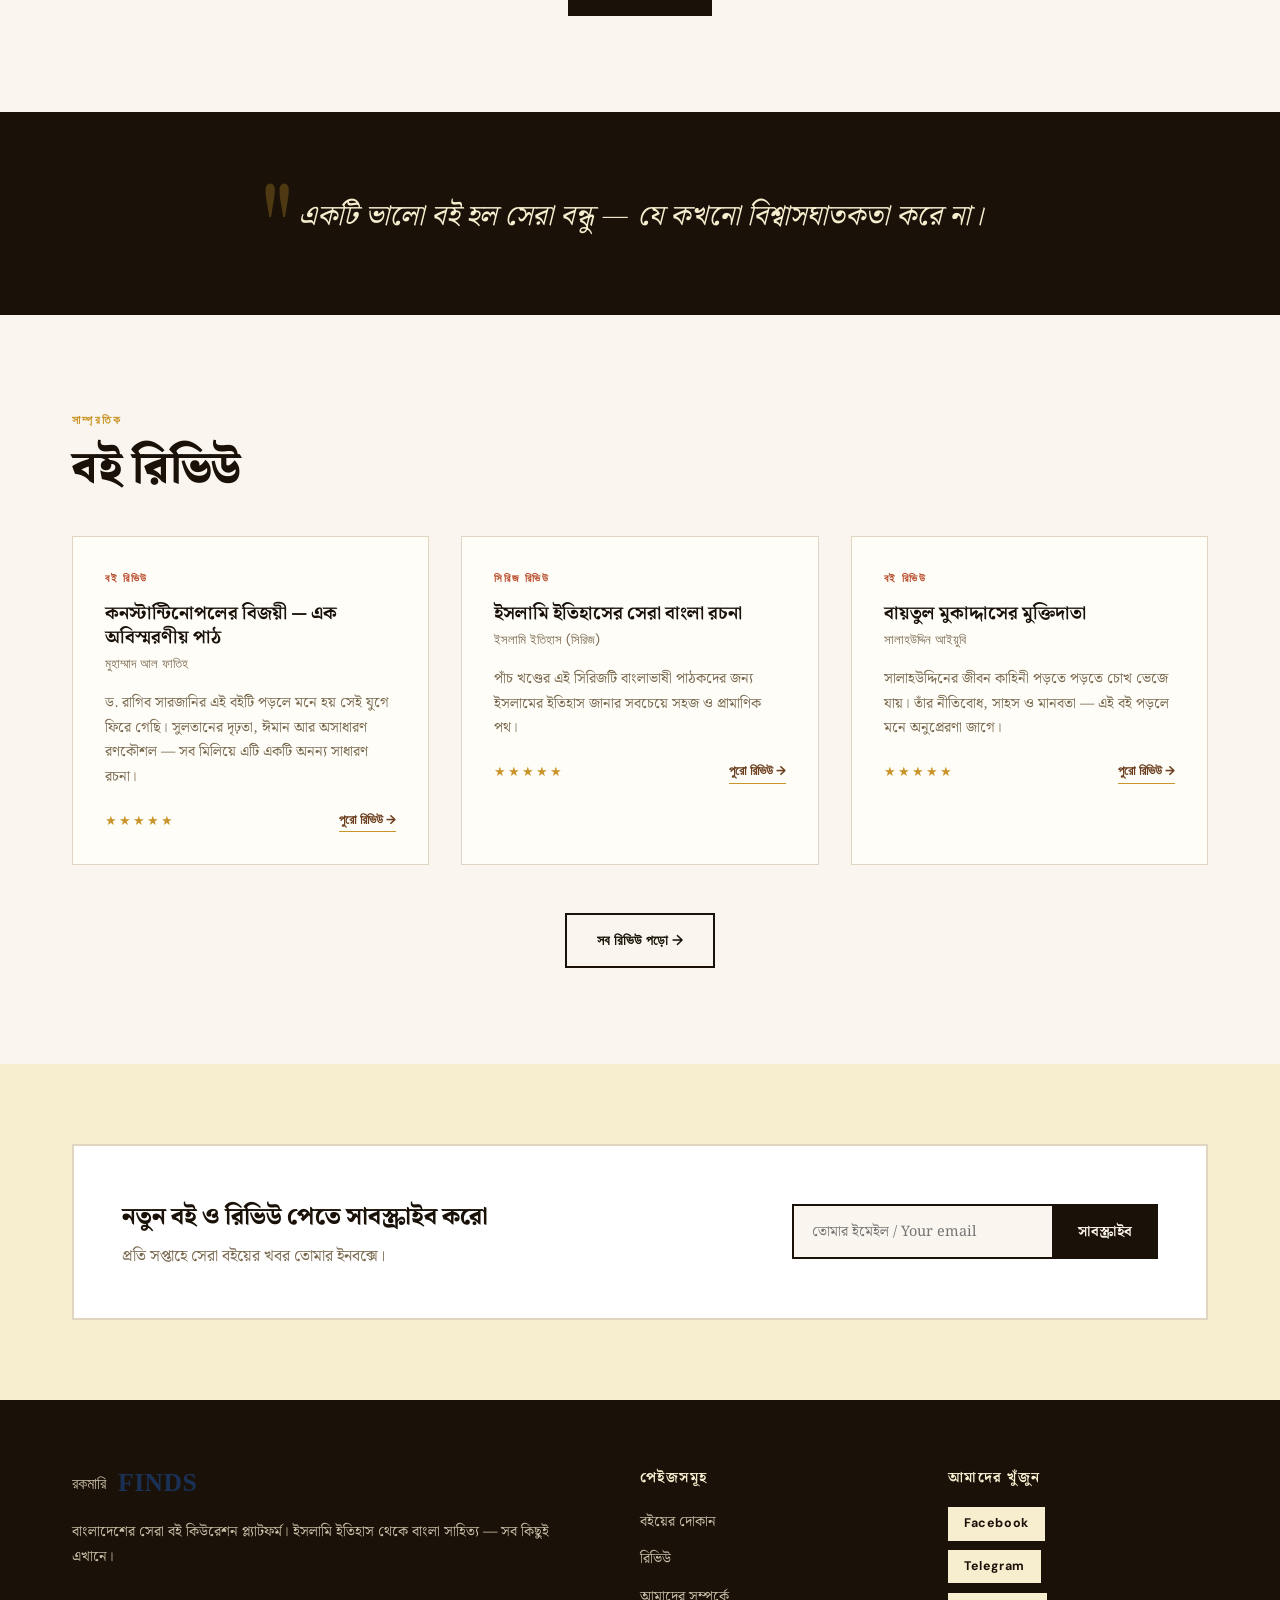
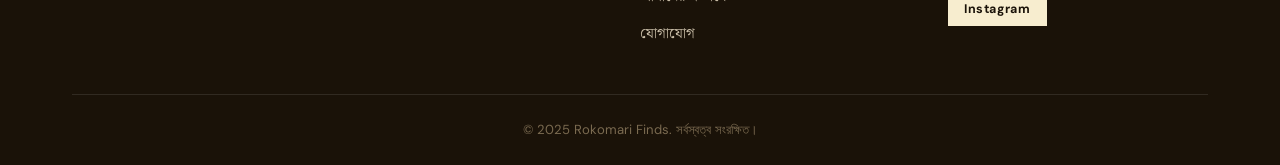
==== commit 774553f3: "Change span class for logo text in navbar" ====
--- a/index.html
+++ b/index.html
@@ -15,7 +15,7 @@
   <div class="nav-inner">
    <a href="index.html" class="nav-logo-img">
     <img src="logo.png" alt="Rokomari Finds Logo" class="nav-logo-img">
-    <span class="nav-logo-img">Rokomari Finds</span>
+    <span class="rokomari-finds">Rokomari Finds</span>
 </a>
     <ul class="nav-links" id="navLinks">
       <li><a href="index.html" class="active">Home</a></li>
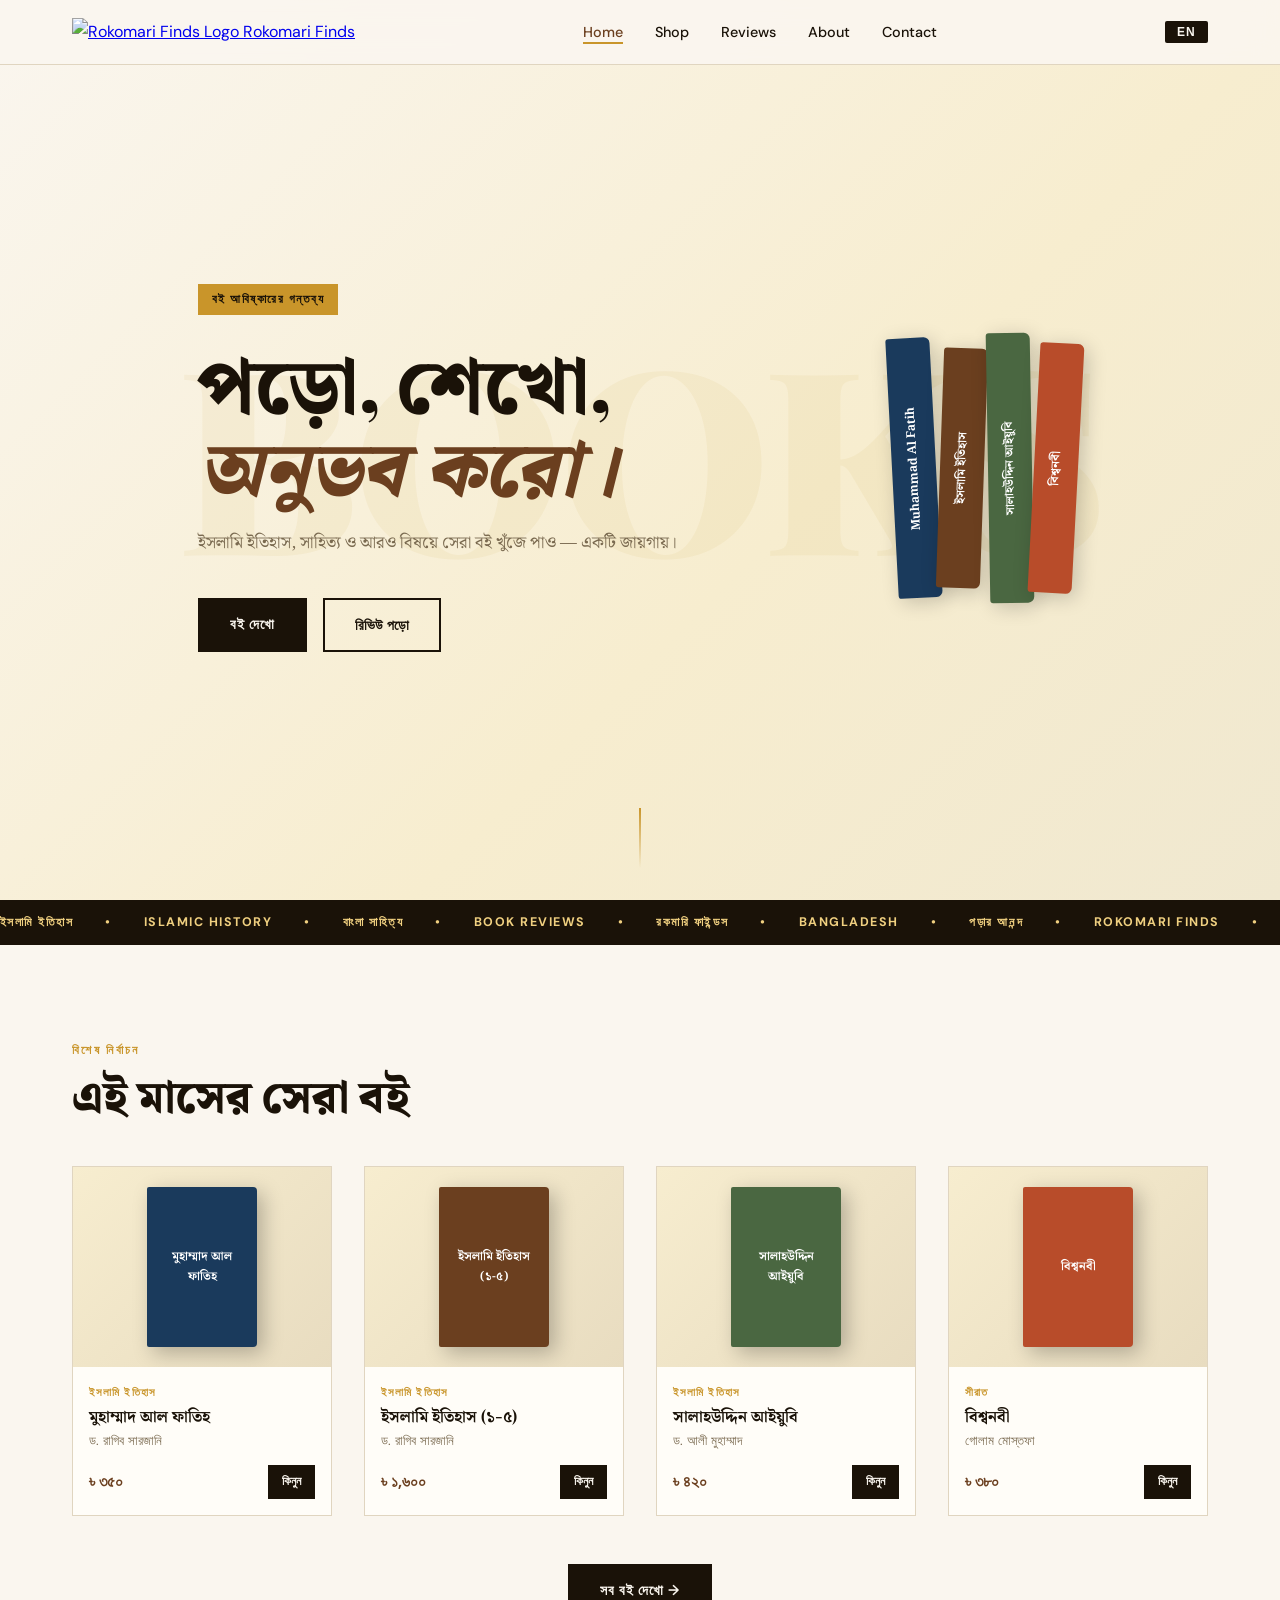
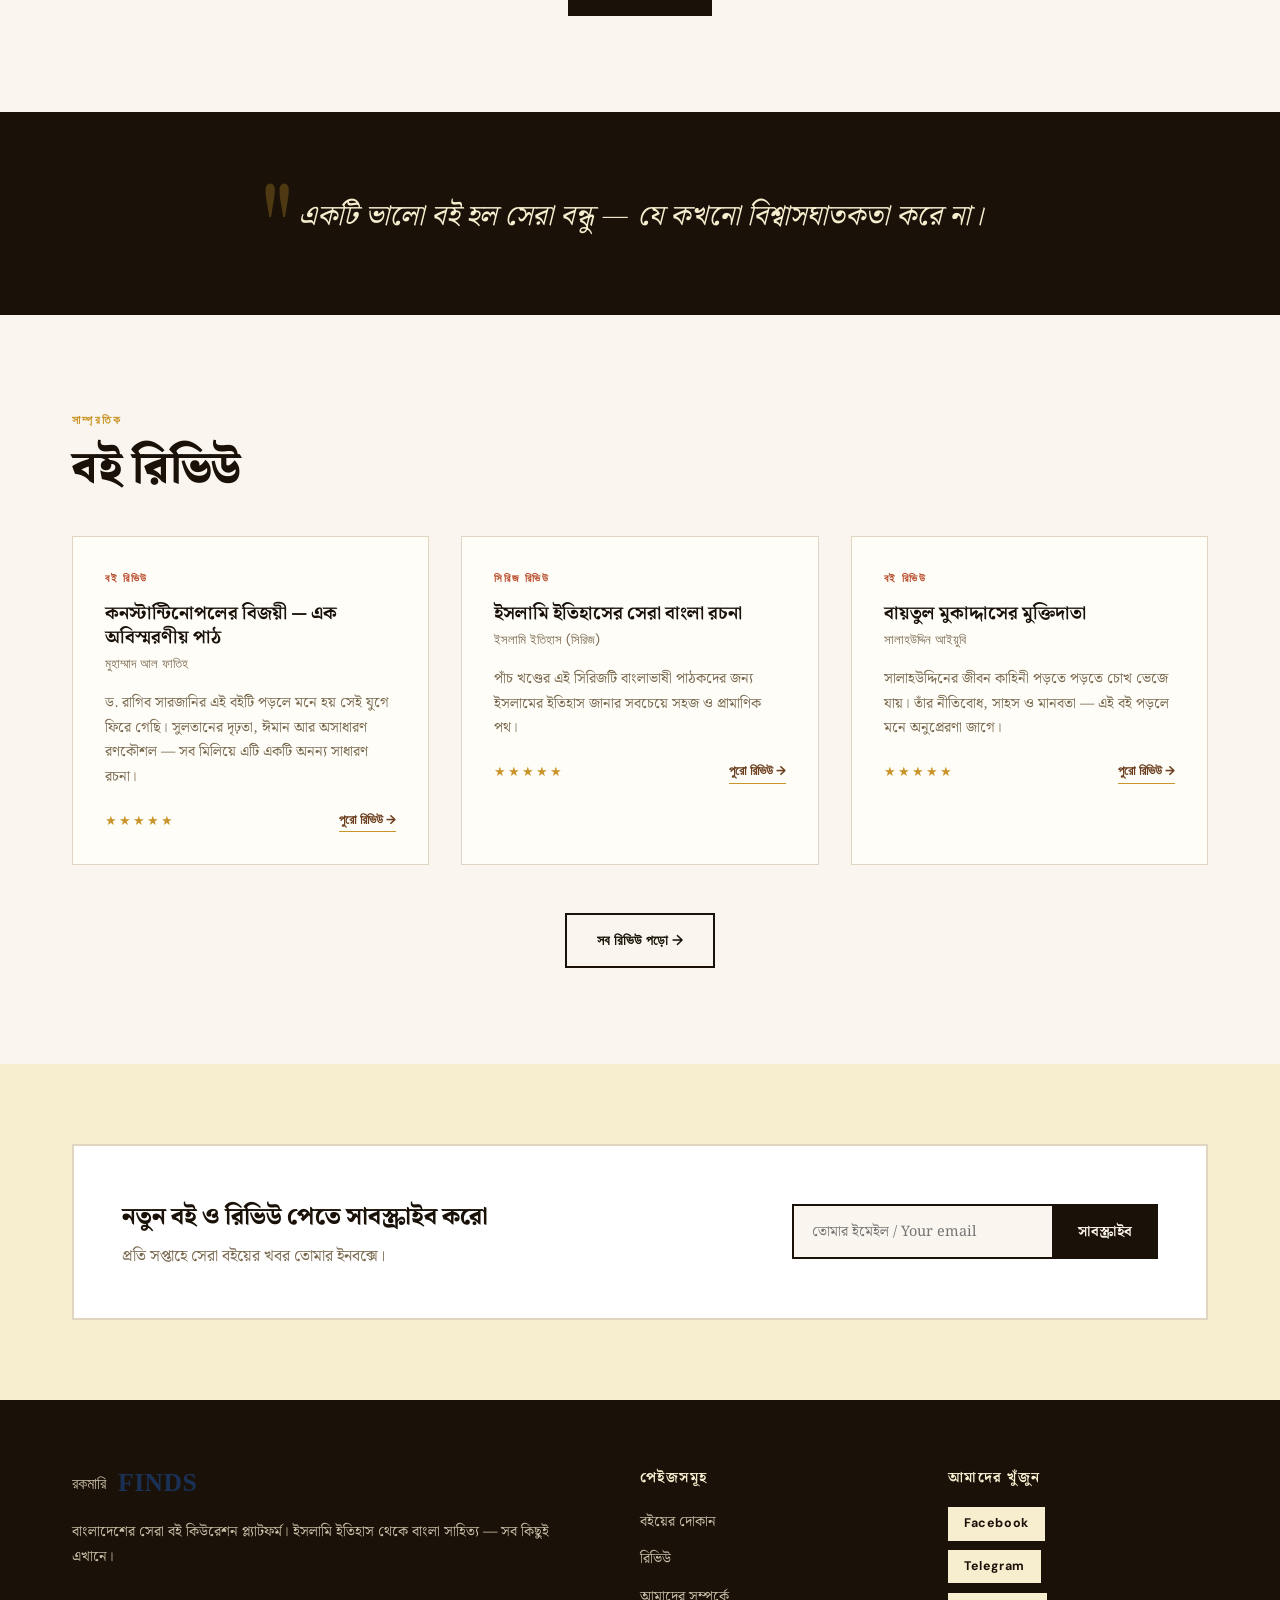
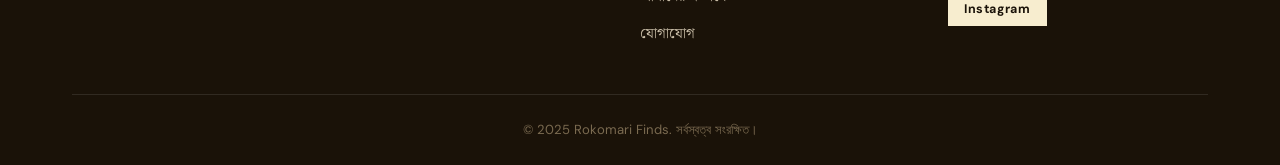
==== commit 6eb81ddc: "Update navigation logo and class names in index.html" ====
--- a/index.html
+++ b/index.html
@@ -13,10 +13,10 @@
 <!-- NAV -->
 <nav class="navbar" id="navbar">
   <div class="nav-inner">
-   <a href="index.html" class="nav-logo-img">
-    <img src="logo.png" alt="Rokomari Finds Logo" class="nav-logo-img">
-    <span class="rokomari-finds">Rokomari Finds</span>
-</a>
+    <a href="index.html" class="logo-group">
+      <img src="logo.jpg" alt="Rokomari Finds Logo" class="main-nav-logo">
+      <span class="rokomari-finds-text">Rokomari Finds</span>
+    </a>
     <ul class="nav-links" id="navLinks">
       <li><a href="index.html" class="active">Home</a></li>
       <li><a href="shop.html">Shop</a></li>
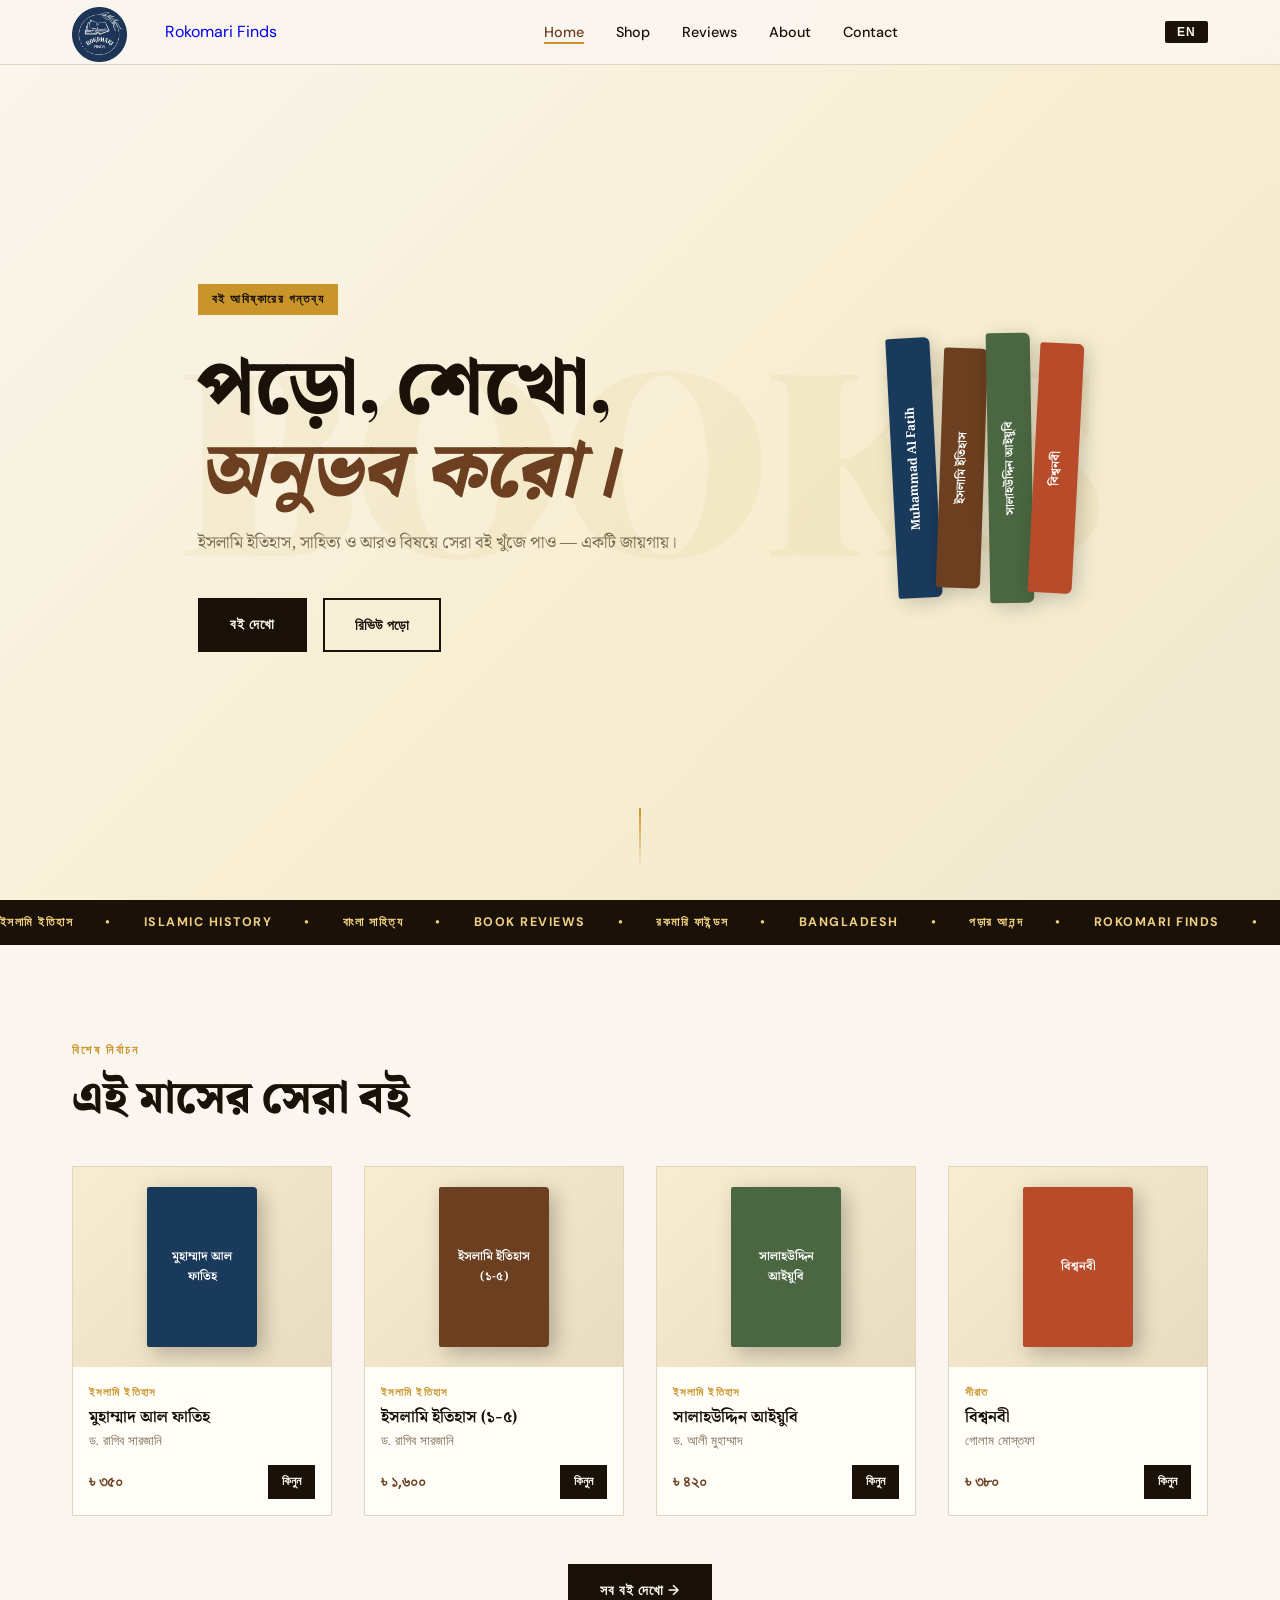
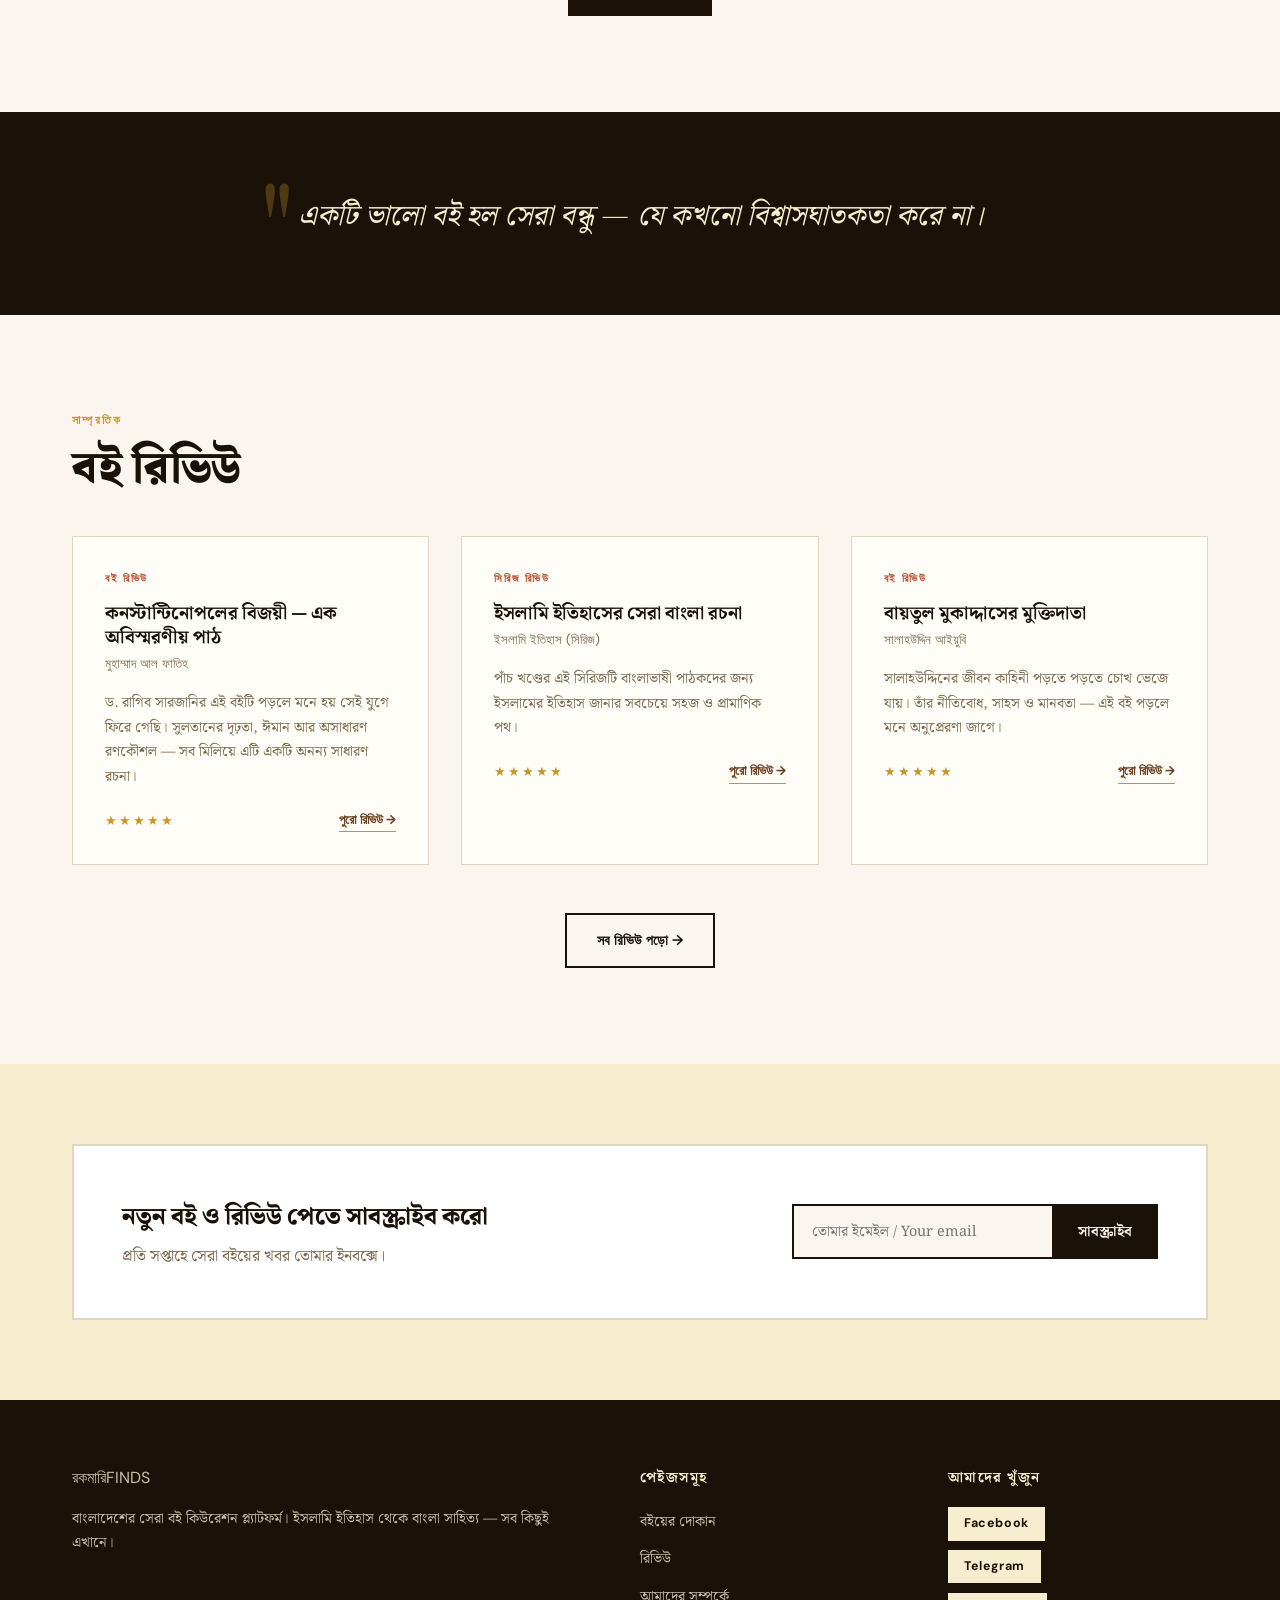
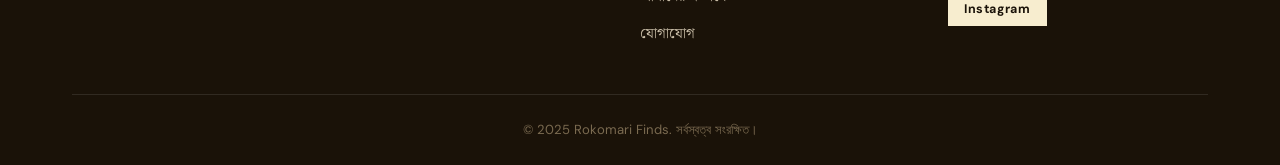
==== commit a0fba92c: "Replace logo image and update text class" ====
--- a/index.html
+++ b/index.html
@@ -14,8 +14,8 @@
 <nav class="navbar" id="navbar">
   <div class="nav-inner">
     <a href="index.html" class="logo-group">
-      <img src="logo.jpg" alt="Rokomari Finds Logo" class="main-nav-logo">
-      <span class="rokomari-finds-text">Rokomari Finds</span>
+      <img src="logo.png" alt="Rokomari Finds Logo" class="main-nav-logo">
+      <span class="rokomari-finds">Rokomari Finds</span>
     </a>
     <ul class="nav-links" id="navLinks">
       <li><a href="index.html" class="active">Home</a></li>
--- a/style.css
+++ b/style.css
@@ -45,26 +45,27 @@
   display: flex; align-items: center; justify-content: space-between;
   padding: 0 2rem; height: 64px;
 }
-.logo {
+.logo-group {
   text-decoration: none;
-  display: flex;
-  align-items: center; 
-  gap: 12px;           
-}
-.nav-logo-img {
-  width: 50px;         
+  display: flex;         /* এটি লোগো এবং নামকে পাশাপাশি আনবে */
+  align-items: center;   /* এটি লোগো এবং নামকে উপর-নিচে সমান মাঝখানে রাখবে */
+  gap: 38px;             /* ১ সেমি দূরত্ব (প্রায় ৩৮ পিক্সেল) */
+  pointer-events: auto;
+}
+.main-nav-logo {
+  width: 55px;           /* লোগোর আকার */
   height: auto;
-  padding-top: 5px;    
   display: block;
-}
-.logo-en {
-  font-family: 'Cinzel', serif; 
-  font-size: 1.6rem;           
+  padding-top: 5px;      /* আপনার রিকোয়েস্ট অনুযায়ী লোগো সামান্য নিচে নামানো */
+}
+.rokomari-finds-text {
+  color: #1a3055;        /* লোগোর ডার্ক ব্লু কালার */
+  font-family: 'Playfair Display', serif; 
+  font-size: 1.8rem;     /* সাইজ সামান্য বাড়ানো হয়েছে */
   font-weight: 700;
-  color: #1a3055;               
-  text-transform: capitalize; 
-  margin-top: -3px;
-  letter-spacing: 0.5px;
+  white-space: nowrap;   /* নাম যেন কোনোভাবেই নিচে না নামে */
+  margin: 0;             /* অতিরিক্ত গ্যাপ কমানোর জন্য */
+  line-height: 1;        /* নিখুঁতভাবে মাঝখানে বসানোর জন্য */
 }
 .nav-links {
   display: flex; list-style: none; gap: 2rem;
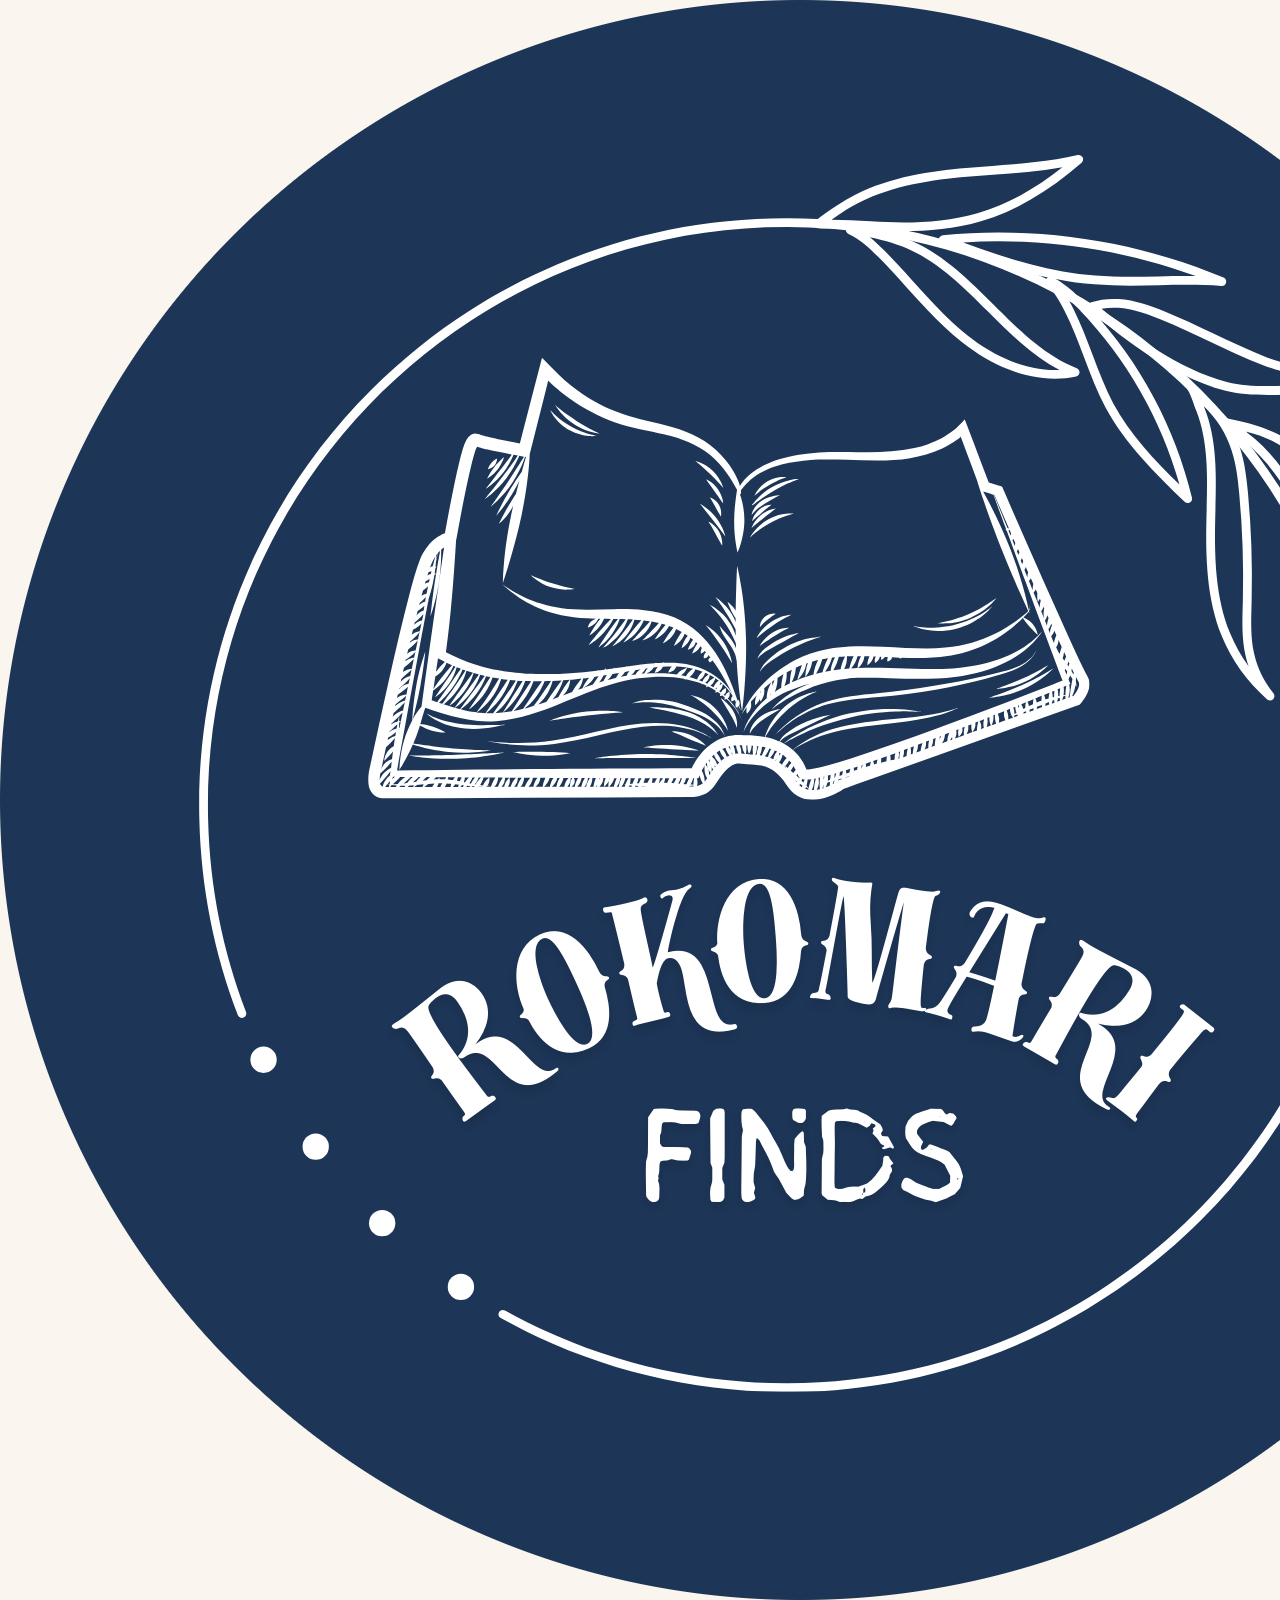
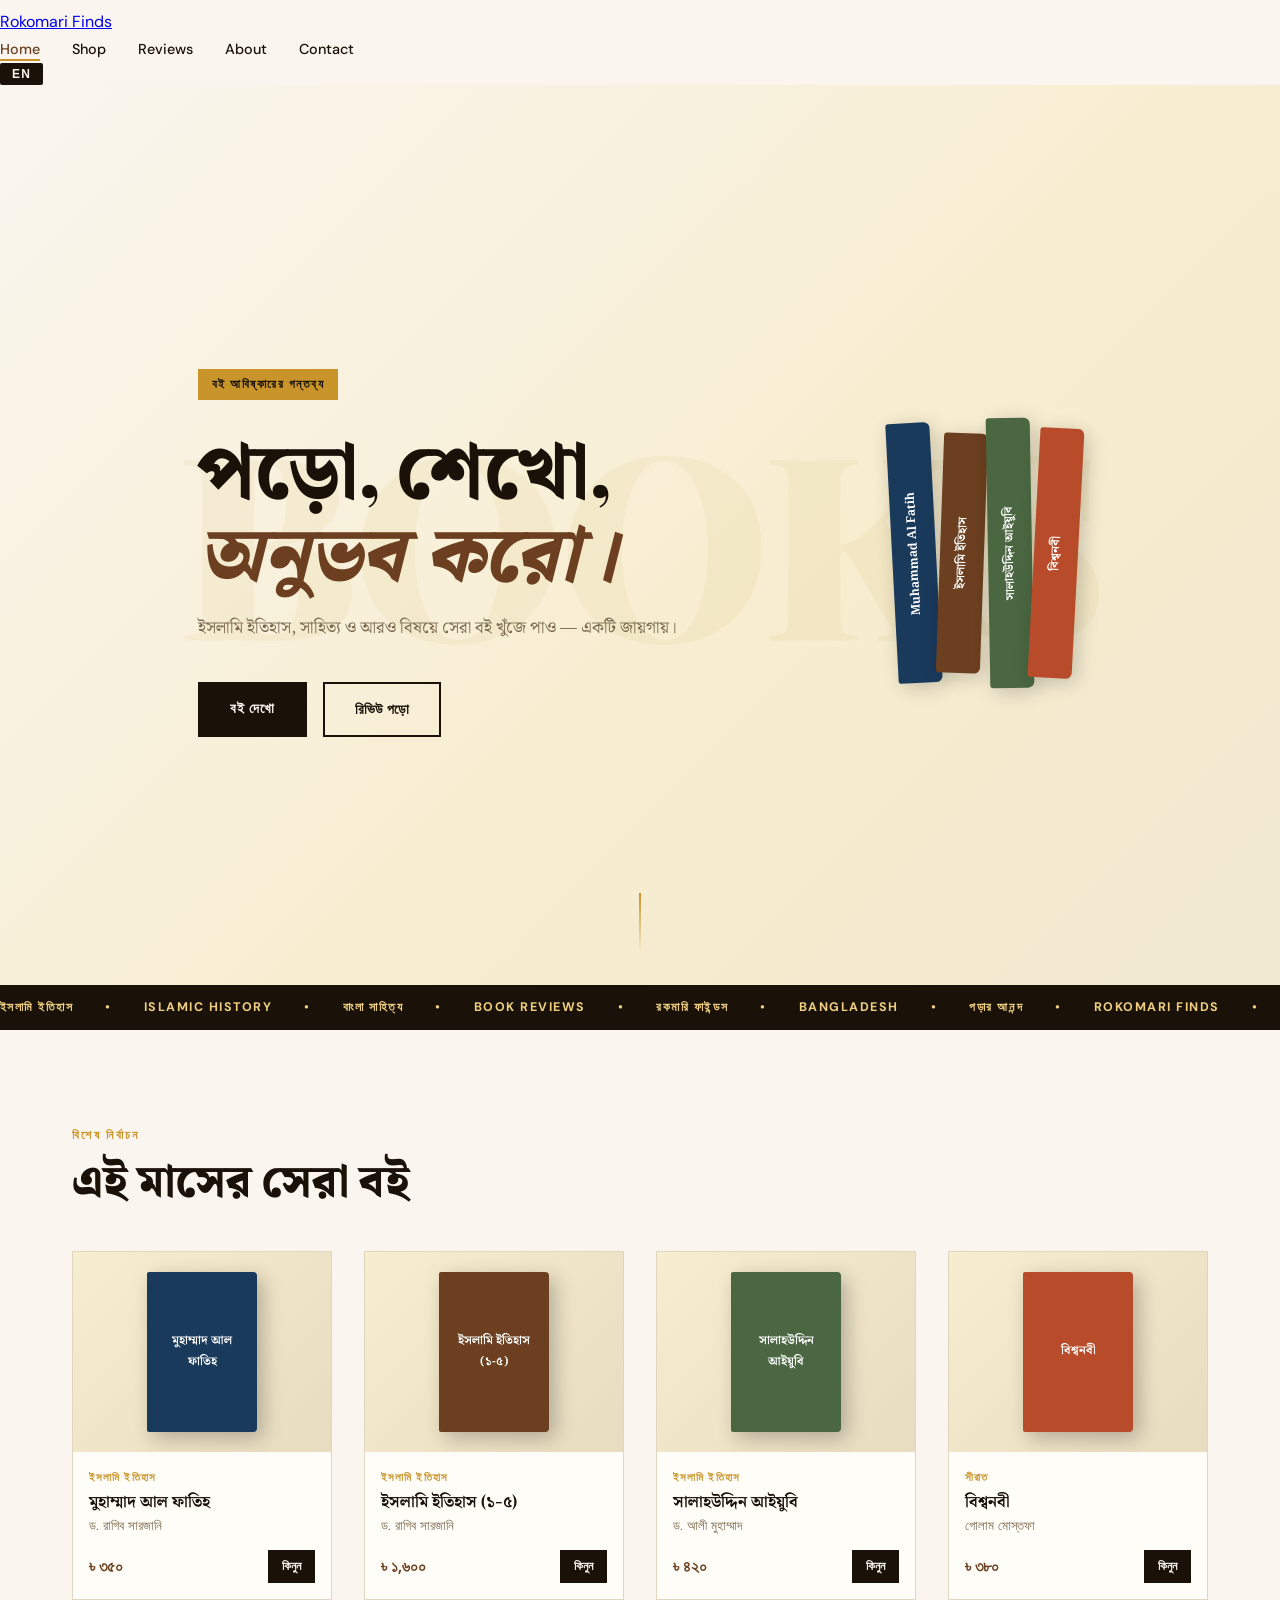
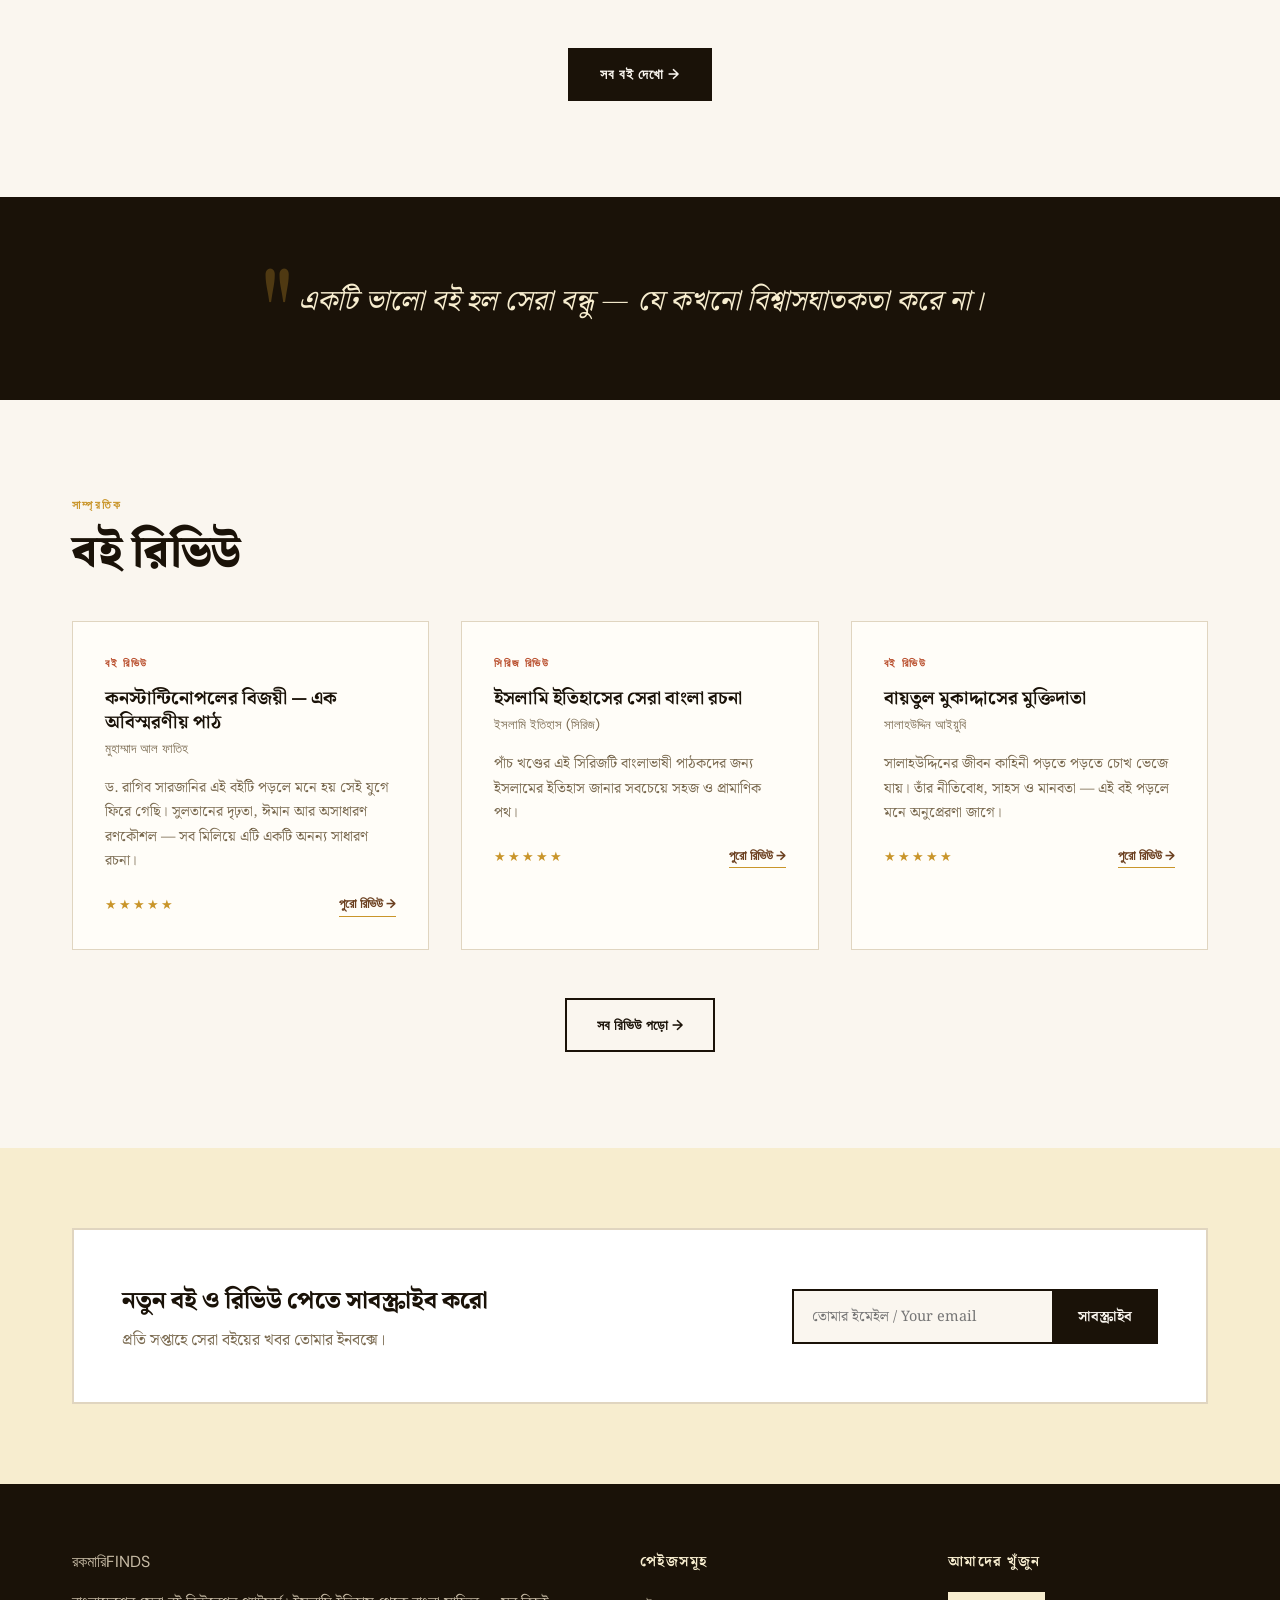
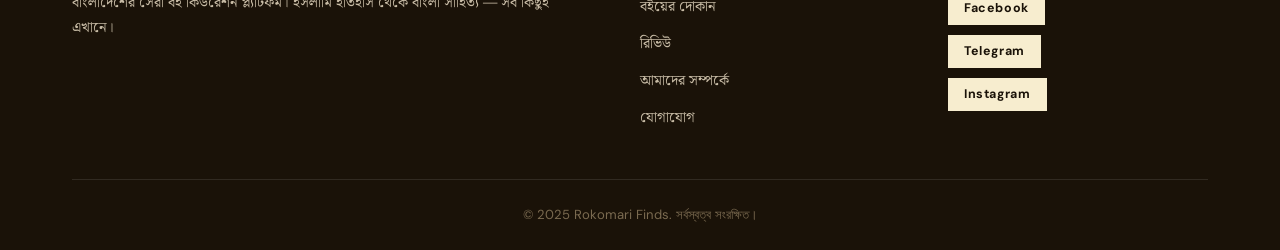
==== commit 269de723: "Update index.html" ====
--- a/index.html
+++ b/index.html
@@ -11,12 +11,10 @@
 <body>
 
 <!-- NAV -->
-<nav class="navbar" id="navbar">
-  <div class="nav-inner">
-    <a href="index.html" class="logo-group">
-      <img src="logo.png" alt="Rokomari Finds Logo" class="main-nav-logo">
-      <span class="rokomari-finds">Rokomari Finds</span>
-    </a>
+<a href="index.html" class="logo-wrapper">
+    <img src="logo.png" alt="Rokomari Finds Logo" class="nav-logo">
+    <span class="nav-title">Rokomari Finds</span>
+</a>
     <ul class="nav-links" id="navLinks">
       <li><a href="index.html" class="active">Home</a></li>
       <li><a href="shop.html">Shop</a></li>
--- a/style.css
+++ b/style.css
@@ -46,26 +46,26 @@
   padding: 0 2rem; height: 64px;
 }
 .logo-group {
-  text-decoration: none;
-  display: flex;         /* এটি লোগো এবং নামকে পাশাপাশি আনবে */
-  align-items: center;   /* এটি লোগো এবং নামকে উপর-নিচে সমান মাঝখানে রাখবে */
-  gap: 38px;             /* ১ সেমি দূরত্ব (প্রায় ৩৮ পিক্সেল) */
-  pointer-events: auto;
+  text-decoration: none !important;
+  display: flex !important;        
+  align-items: center  !important;  
+  gap: 38px  !important;            
+  pointer-events: auto !important;
 }
 .main-nav-logo {
-  width: 55px;           /* লোগোর আকার */
-  height: auto;
-  display: block;
-  padding-top: 5px;      /* আপনার রিকোয়েস্ট অনুযায়ী লোগো সামান্য নিচে নামানো */
+  width: 55px  !important;          
+  height: auto !important;
+  display: block !important;
+  padding-top: 5px !important;  
 }
 .rokomari-finds-text {
-  color: #1a3055;        /* লোগোর ডার্ক ব্লু কালার */
-  font-family: 'Playfair Display', serif; 
-  font-size: 1.8rem;     /* সাইজ সামান্য বাড়ানো হয়েছে */
-  font-weight: 700;
-  white-space: nowrap;   /* নাম যেন কোনোভাবেই নিচে না নামে */
-  margin: 0;             /* অতিরিক্ত গ্যাপ কমানোর জন্য */
-  line-height: 1;        /* নিখুঁতভাবে মাঝখানে বসানোর জন্য */
+  color: #1a3055  !important;        
+  font-family: 'Playfair Display', serif  !important; 
+  font-size: 1.8rem !important;    
+  font-weight: 700  !important;
+  white-space: nowrap  !important;   
+  margin: 0  !important;             
+  line-height: 1  !important;       
 }
 .nav-links {
   display: flex; list-style: none; gap: 2rem;
